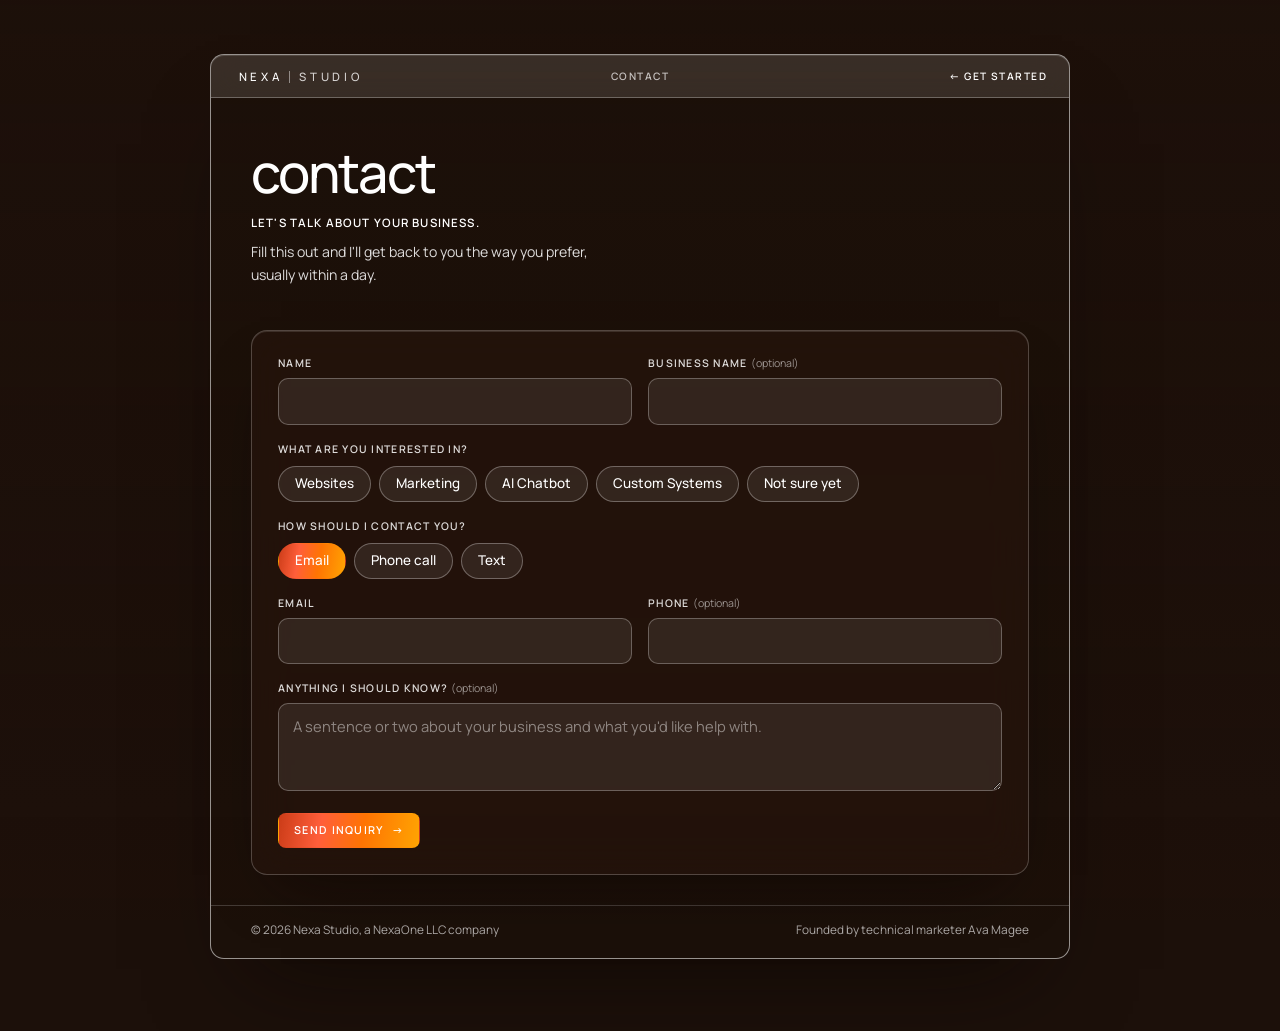
==== contact/index.html @ 0b75883a "New Contact page: short form, service picker, preferred contact method Co-Authored-By: Claude Opus 5" ====
<!DOCTYPE html>
<html lang="en">
<head>
<meta charset="UTF-8">
<meta name="viewport" content="width=device-width, initial-scale=1.0">
<title>Contact | Nexa Studio</title>
<meta name="description" content="Send Nexa Studio a quick inquiry about websites, marketing, AI chatbots, or custom systems for your small business.">
<meta name="theme-color" content="#2a1810">
<link rel="icon" href="/favicon.svg" type="image/svg+xml">
<link rel="preconnect" href="https://fonts.googleapis.com">
<link rel="preconnect" href="https://fonts.gstatic.com" crossorigin>
<link href="https://fonts.googleapis.com/css2?family=Manrope:wght@300..800&display=swap" rel="stylesheet">
<link rel="stylesheet" href="/style.css">
</head>
<body class="hub-page sub-page">
<div class="hub-photo fixed" aria-hidden="true"></div>
<main class="sub" id="main">
  <div class="hub-frame sub-frame contact-frame">
    <div class="pi-bar">
      <a class="hub-home" href="/" aria-label="Nexa Studio home"><span class="lg lg6 pi-logo" aria-hidden="true"><span class="lg-word">nexa</span><span class="lg-sub">studio</span></span></a>
      <span class="hub-bar-mid">Contact</span>
      <a class="pi-cta" href="/start/">&larr; Get started</a>
    </div>

    <div class="sub-body contact-body">
      <header class="sub-head">
        <h1 class="hub-h">Contact</h1>
        <p class="pi-sub">Let's talk about your business.</p>
        <p class="pi-desc">Fill this out and I'll get back to you the way you prefer, usually within a day.</p>
      </header>

      <div class="sent-note" hidden>
        <p class="sent-t">Thanks! Your message was sent.</p>
        <p>I'll be in touch soon, the way you asked me to.</p>
        <a class="plan-btn" href="/">Back home <span aria-hidden="true">&rarr;</span></a>
      </div>

      <form class="cform" action="https://formsubmit.co/aamagee113@gmail.com" method="POST">
        <input type="hidden" name="_subject" value="New inquiry from nexaone.org">
        <input type="hidden" name="_template" value="table">
        <input type="hidden" name="_next" value="https://nexaone.org/contact/?sent=1">
        <input type="text" name="_honey" class="honey" tabindex="-1" autocomplete="off" aria-hidden="true">

        <div class="cf-row">
          <label class="cf-field"><span>Name</span><input type="text" name="name" autocomplete="name" required></label>
          <label class="cf-field"><span>Business name <em>(optional)</em></span><input type="text" name="business" autocomplete="organization"></label>
        </div>

        <fieldset class="cf-group">
          <legend>What are you interested in?</legend>
          <div class="chips">
            <label class="chip-opt"><input type="checkbox" name="interested_in" value="Websites"><span>Websites</span></label>
            <label class="chip-opt"><input type="checkbox" name="interested_in" value="Marketing"><span>Marketing</span></label>
            <label class="chip-opt"><input type="checkbox" name="interested_in" value="AI Chatbot"><span>AI Chatbot</span></label>
            <label class="chip-opt"><input type="checkbox" name="interested_in" value="Custom Systems"><span>Custom Systems</span></label>
            <label class="chip-opt"><input type="checkbox" name="interested_in" value="Not sure yet"><span>Not sure yet</span></label>
          </div>
        </fieldset>

        <fieldset class="cf-group">
          <legend>How should I contact you?</legend>
          <div class="chips">
            <label class="chip-opt"><input type="radio" name="preferred_contact" value="Email" required checked><span>Email</span></label>
            <label class="chip-opt"><input type="radio" name="preferred_contact" value="Phone call"><span>Phone call</span></label>
            <label class="chip-opt"><input type="radio" name="preferred_contact" value="Text"><span>Text</span></label>
          </div>
        </fieldset>

        <div class="cf-row">
          <label class="cf-field"><span>Email</span><input type="email" name="email" autocomplete="email" required></label>
          <label class="cf-field cf-phone"><span>Phone <em class="ph-opt">(optional)</em></span><input type="tel" name="phone" autocomplete="tel"></label>
        </div>

        <label class="cf-field"><span>Anything I should know? <em>(optional)</em></span><textarea name="message" rows="3" placeholder="A sentence or two about your business and what you'd like help with."></textarea></label>

        <button class="plan-btn inquire-btn cf-send" type="submit">Send inquiry <span aria-hidden="true">&rarr;</span></button>
      </form>
    </div>

    <footer class="sub-foot">
      <span>&copy; 2026 Nexa Studio, a NexaOne LLC company</span>
      <span>Founded by technical marketer Ava Magee</span>
    </footer>
  </div>
</main>
<script>
  (function () {
    var form = document.querySelector('.cform'), q = new URLSearchParams(location.search);
    /* after FormSubmit sends, it returns here with ?sent=1 */
    if (q.get('sent')) { form.hidden = true; document.querySelector('.sent-note').hidden = false; return; }
    /* phone is required when they pick a phone call or text */
    var phone = form.querySelector('input[name="phone"]'), opt = form.querySelector('.ph-opt');
    var sync = function () {
      var m = form.querySelector('input[name="preferred_contact"]:checked').value;
      var need = m !== 'Email';
      phone.required = need; opt.textContent = need ? '(required)' : '(optional)';
    };
    form.querySelectorAll('input[name="preferred_contact"]').forEach(function (r) { r.addEventListener('change', sync); });
    sync();
    /* pre-check a service passed in the link, e.g. /contact/?services=websites */
    var map = { websites: 'Websites', marketing: 'Marketing', 'ai-chatbot': 'AI Chatbot', 'custom-systems': 'Custom Systems' };
    (q.get('services') || '').split(',').forEach(function (s) {
      var box = map[s] && form.querySelector('input[name="interested_in"][value="' + map[s] + '"]');
      if (box) box.checked = true;
    });
  })();
</script>
</body>
</html>
---- style.css ----
/* ==========================================================
   Nexa — shared stylesheet (homepage + service pages)
   Palette lives in tokens below. "earthy" is an alternate
   palette used only by the preview switcher (preview.js).
   ========================================================== */
:root {
  --bg: #fff8f1;
  --surface: #ffffff;
  --surface-2: #fdebda;
  --ink: #2f1b11;
  --ink-soft: #6b5060;
  --ink-faint: #9c8592;
  --line: rgba(47, 27, 17, 0.12);
  --line-soft: rgba(47, 27, 17, 0.07);

  --dark: #2a1810;
  --dark-2: #3d2417;
  --on-dark: #fdf1e6;
  --on-dark-soft: rgba(253, 241, 230, 0.72);
  --on-dark-line: rgba(253, 241, 230, 0.16);

  --accent: #cb3c18;        /* text-safe accent on light */
  --accent-2: #ff7403;
  --accent-3: #ffa402;
  --rose: #b4574e;
  --plum: #704968;
  --grad: linear-gradient(120deg, #cb3c18 0%, #ff7403 55%, #ffa402 100%);
  --sun: radial-gradient(circle at 50% 50%, #ffd27a 0%, #ffa402 30%, #ff7403 55%, #cb3c18 75%, rgba(203, 60, 24, 0) 100%);
  --glow: rgba(255, 116, 3, 0.22);
  --ridge-1: #9a4f30;
  --ridge-2: #4f2b1a;
  --check: url("data:image/svg+xml,%3Csvg xmlns='http://www.w3.org/2000/svg' viewBox='0 0 16 16'%3E%3Cpath d='M4.5 8.2l2.2 2.2 4.8-4.8' fill='none' stroke='%23cb3c18' stroke-width='1.8' stroke-linecap='round' stroke-linejoin='round'/%3E%3C/svg%3E");

  --shadow-sm: 0 1px 2px rgba(47, 27, 17, 0.06);
  --shadow: 0 1px 2px rgba(47, 27, 17, 0.05), 0 24px 48px -28px rgba(112, 73, 104, 0.45);
  --radius: 18px;

  --display: "Manrope", Georgia, serif;
  --sans: "Manrope", -apple-system, "Segoe UI", Roboto, Arial, sans-serif;
}

/* Alternate palette (from colorsforsite.jpg) — preview only */
:root[data-palette="earthy"] {
  --bg: #f8f0e8;
  --surface: #fffdfa;
  --surface-2: #efdccd;
  --ink: #1f2a22;
  --ink-soft: #56615a;
  --ink-faint: #8a928b;
  --line: rgba(31, 42, 34, 0.13);
  --line-soft: rgba(31, 42, 34, 0.07);
  --dark: #26332a;
  --dark-2: #334437;
  --on-dark: #f7ece1;
  --on-dark-soft: rgba(247, 236, 225, 0.74);
  --on-dark-line: rgba(247, 236, 225, 0.16);
  --accent: #9a5640;
  --accent-2: #bc7b6c;
  --accent-3: #d4ae7c;
  --rose: #bc7b6c;
  --plum: #4d5b4c;
  --grad: linear-gradient(120deg, #9a5640 0%, #bc7b6c 55%, #d4ae7c 100%);
  --sun: radial-gradient(circle at 50% 50%, #f1d3a4 0%, #d4ae7c 32%, #bc7b6c 58%, #9a5640 76%, rgba(154, 86, 64, 0) 100%);
  --glow: rgba(212, 174, 124, 0.18);
  --ridge-1: #4f6150;
  --ridge-2: #34453a;
  --check: url("data:image/svg+xml,%3Csvg xmlns='http://www.w3.org/2000/svg' viewBox='0 0 16 16'%3E%3Cpath d='M4.5 8.2l2.2 2.2 4.8-4.8' fill='none' stroke='%239a5640' stroke-width='1.8' stroke-linecap='round' stroke-linejoin='round'/%3E%3C/svg%3E");
  --shadow: 0 1px 2px rgba(31, 42, 34, 0.05), 0 24px 48px -28px rgba(38, 51, 42, 0.45);
}

* { box-sizing: border-box; }
html { scroll-behavior: smooth; }
body {
  margin: 0;
  font-family: var(--sans);
  font-size: 17px;
  line-height: 1.6;
  background: var(--bg);
  color: var(--ink);
  -webkit-font-smoothing: antialiased;
}
img, svg { display: block; max-width: 100%; }
a { color: inherit; }
.wrap { max-width: 1120px; margin: 0 auto; padding: 0 24px; }
h1, h2, h3 { font-family: var(--display); letter-spacing: -0.025em; line-height: 1.08; margin: 0; }

/* ---------- Brand mark ---------- */
.brand { display: inline-flex; align-items: center; gap: 10px; text-decoration: none; }
.brand-mark { width: 30px; height: 30px; flex: none; }
.brand-name { font-family: var(--display); font-weight: 800; font-size: 1.5rem; letter-spacing: -0.04em; line-height: 1; }

/* ---------- Nav ---------- */
.nav { position: fixed; inset: 0 0 auto 0; z-index: 50; color: var(--on-dark); transition: background .3s, box-shadow .3s, backdrop-filter .3s; }
.nav .wrap { display: flex; align-items: center; justify-content: space-between; gap: 20px; padding-top: 22px; padding-bottom: 22px; }
.nav-links { display: flex; align-items: center; gap: 30px; list-style: none; margin: 0; padding: 0; }
.nav-links a:not(.btn) { text-decoration: none; font-weight: 500; font-size: 0.95rem; color: var(--on-dark-soft); transition: color .15s; }
.nav-links a:not(.btn):hover { color: var(--on-dark); }

/* ---------- Buttons ---------- */
.btn {
  display: inline-flex; align-items: center; justify-content: center; gap: 8px;
  font: 600 0.98rem/1 var(--sans);
  padding: 15px 24px; border-radius: 999px; border: 1.5px solid transparent;
  text-decoration: none; cursor: pointer;
  transition: transform .15s ease, box-shadow .15s ease, background .15s, border-color .15s, color .15s;
}
.btn:hover { transform: translateY(-1px); }
.btn.sun { background: var(--grad); color: #fff; box-shadow: 0 10px 28px -12px var(--accent-2); }
.btn.sun:hover { box-shadow: 0 14px 32px -12px var(--accent-2); }
.btn.glass { color: var(--on-dark); background: rgba(255, 255, 255, 0.07); border-color: var(--on-dark-line); }
.btn.glass:hover { background: rgba(255, 255, 255, 0.13); }
.btn.line { background: transparent; color: var(--ink); border-color: var(--line); }
.btn.line:hover { border-color: var(--accent); color: var(--accent); }
.btn.small { padding: 11px 18px; font-size: 0.9rem; }

/* ---------- Hero ---------- */
.hero {
  position: relative; overflow: hidden;
  background: var(--dark); color: var(--on-dark);
  padding: 170px 0 0;
}
.hero::before {
  content: ""; position: absolute; inset: 0; pointer-events: none;
  background: radial-gradient(70% 60% at 78% 78%, var(--glow), transparent 70%);
}
.hero-sun {
  position: absolute; right: 5%; bottom: 70px;
  translate: 0 var(--sun-y, 0px); will-change: translate;
  width: 440px; height: 440px; border-radius: 50%;
  background: var(--sun); opacity: .95;
  animation: rise 1.6s cubic-bezier(.2, .7, .2, 1) both;
}
@keyframes rise { from { transform: translateY(90px); opacity: 0; } to { transform: none; opacity: .95; } }
.hero-inner { position: relative; z-index: 2; padding-bottom: 220px; }
.eyebrow {
  display: inline-flex; align-items: center; gap: 10px;
  font-size: 0.8rem; font-weight: 600; letter-spacing: 0.14em; text-transform: uppercase;
  color: var(--accent); margin: 0 0 20px;
}
.eyebrow::before { content: ""; width: 22px; height: 2px; background: var(--grad); border-radius: 2px; }
.hero .eyebrow { color: var(--accent-3); }
.hero h1 { font-size: clamp(2.8rem, 7.2vw, 5.6rem); font-weight: 800; max-width: 11ch; }
.hero h1 .glow { background: var(--grad); -webkit-background-clip: text; background-clip: text; color: transparent; }
.hero .lede { font-size: 1.18rem; color: var(--on-dark-soft); max-width: 46ch; margin: 26px 0 36px; }
.hero-actions { display: flex; flex-wrap: wrap; gap: 14px; }
.ridges { position: absolute; left: 0; right: 0; bottom: -1px; width: 100%; height: 230px; z-index: 1; }
.ridges .r1 { fill: var(--ridge-1); opacity: .6; }
.ridges .r2 { fill: var(--ridge-2); }
.ridges .r3 { fill: var(--bg); }
/* Scroll parallax (set by site.js): sun sinks fastest, back ridges sink slower */
.ridges .r1 { translate: 0 var(--r1-y, 0px); }
.ridges .r2 { translate: 0 var(--r2-y, 0px); }

.hero.sub { padding-top: 150px; }
.hero.sub .hero-inner { padding-bottom: 180px; }
.hero.sub h1 { font-size: clamp(2.4rem, 5.6vw, 4.2rem); max-width: 15ch; }
.hero.sub .hero-sun { width: 320px; height: 320px; bottom: 50px; right: 10%; }
.hero.sub .ridges { height: 180px; }

/* ---------- Sections ---------- */
.block { padding: 96px 0; }
.block.tight { padding-top: 24px; }
.block-head { max-width: 640px; margin-bottom: 48px; }
.block-head.center { margin-left: auto; margin-right: auto; text-align: center; }
.block-head h2 { font-size: clamp(2rem, 4.4vw, 3.1rem); font-weight: 800; }
.block-head p { color: var(--ink-soft); font-size: 1.08rem; margin: 18px 0 0; }
.block-head p.eyebrow { color: var(--accent); font-size: 0.8rem; margin: 0 0 18px; }
.contact-intro p.eyebrow { color: var(--accent-3); margin: 0 0 18px; }
#services { padding-top: 72px; }

/* ---------- Value strip ---------- */
.values { display: grid; grid-template-columns: repeat(3, 1fr); border-top: 1px solid var(--line); border-bottom: 1px solid var(--line); }
.value { padding: 34px 28px 34px 0; }
.value + .value { padding-left: 28px; border-left: 1px solid var(--line); }
.value .num { font-family: var(--display); font-weight: 800; font-size: 0.85rem; color: var(--accent); display: block; margin-bottom: 14px; letter-spacing: .04em; }
.value h3 { font-size: 1.25rem; font-weight: 700; margin-bottom: 8px; }
.value p { margin: 0; color: var(--ink-soft); font-size: 0.98rem; }

/* ---------- Services ---------- */
.services { display: grid; grid-template-columns: repeat(3, 1fr); gap: 20px; }
.service {
  position: relative; display: flex; flex-direction: column; overflow: hidden;
  padding: 34px; border-radius: var(--radius);
  background: var(--surface); border: 1px solid var(--line-soft); box-shadow: var(--shadow-sm);
  text-decoration: none; color: var(--ink);
  transition: transform .2s ease, box-shadow .2s ease, border-color .2s;
}
.service::after {
  content: ""; position: absolute; left: 0; right: 0; bottom: 0; height: 4px;
  background: var(--grad); transform: scaleX(0); transform-origin: left; transition: transform .3s ease;
}
.service:hover { transform: translateY(-3px); box-shadow: var(--shadow); border-color: var(--line); }
.service:hover::after { transform: scaleX(1); }
.icon {
  width: 52px; height: 52px; border-radius: 14px; display: grid; place-items: center;
  background: var(--surface-2); color: var(--accent); margin-bottom: 26px;
}
.icon svg { width: 26px; height: 26px; }
.service h3 { font-size: 1.55rem; font-weight: 700; margin-bottom: 10px; }
.service p { color: var(--ink-soft); margin: 0 0 26px; flex-grow: 1; }
.go { font-weight: 600; font-size: 0.95rem; color: var(--accent); display: inline-flex; gap: 6px; align-items: center; }
.go span { transition: transform .2s; }
.service:hover .go span { transform: translateX(4px); }

/* ---------- Steps ---------- */
.steps-wrap { background: var(--surface-2); }
.steps { display: grid; grid-template-columns: repeat(4, 1fr); gap: 28px; counter-reset: step; list-style: none; padding: 0; margin: 0; }
.step { position: relative; padding-top: 72px; }
.step::before {
  counter-increment: step; content: counter(step);
  position: absolute; top: 0; left: 0; width: 50px; height: 50px; border-radius: 50%;
  display: grid; place-items: center;
  font: 800 1.15rem var(--display); color: #fff; background: var(--grad);
}
.step:not(:last-child)::after {
  content: ""; position: absolute; top: 24px; left: 66px; right: -20px; height: 2px; opacity: .55;
  background: repeating-linear-gradient(90deg, var(--rose) 0 6px, transparent 6px 12px);
}
.step h3 { font-size: 1.3rem; font-weight: 700; margin-bottom: 8px; }
.step p { margin: 0; color: var(--ink-soft); }

/* ---------- Plans ---------- */
.plans { display: grid; grid-template-columns: repeat(3, 1fr); gap: 20px; align-items: stretch; max-width: 1000px; margin: 0 auto; }
.plan {
  position: relative; display: flex; flex-direction: column;
  padding: 30px 26px; border-radius: var(--radius);
  background: var(--surface); border: 1px solid var(--line-soft); box-shadow: var(--shadow-sm);
}
.plan-name { font-family: var(--display); font-weight: 700; font-size: 1.3rem; margin-bottom: 14px; }
.plan-price { display: flex; align-items: baseline; gap: 4px; margin-bottom: 12px; }
.plan-price .amount { font-family: var(--display); font-size: 2.6rem; font-weight: 800; letter-spacing: -0.03em; line-height: 1.05; }
.plan-price .period { color: var(--ink-faint); font-weight: 500; }
.plan-price.talk .amount { font-size: 2rem; }
.plan-for { color: var(--ink-soft); font-size: 0.95rem; margin: 0 0 22px; min-height: 3.1em; }
.plan ul { list-style: none; margin: 0 0 26px; padding: 0; flex-grow: 1; }
.plan li { position: relative; padding: 9px 0 9px 28px; font-size: 0.95rem; border-top: 1px solid var(--line-soft); }
.plan li:first-child { border-top: 0; }
.plan li::before {
  content: ""; position: absolute; left: 0; top: 13px; width: 18px; height: 18px; border-radius: 50%;
  background: var(--surface-2) var(--check) center / 16px no-repeat;
}
.plan li a { text-decoration: none; border-bottom: 1px dashed var(--line); }
.plan li a:hover { color: var(--accent); border-color: var(--accent); }
.plan .btn { width: 100%; }
.plan.featured { background: var(--dark); color: var(--on-dark); border-color: transparent; box-shadow: var(--shadow); transform: translateY(-10px); }
.plan.featured .plan-for, .plan.featured .period { color: var(--on-dark-soft); }
.plan.featured li { border-color: var(--on-dark-line); }
.plan.featured li a { border-color: var(--on-dark-line); }
.plan.featured li a:hover { color: var(--accent-3); }
.plan.featured .amount { background: var(--grad); -webkit-background-clip: text; background-clip: text; color: transparent; }
.plan-badge {
  position: absolute; top: -13px; left: 26px;
  font-size: 0.72rem; font-weight: 700; letter-spacing: .1em; text-transform: uppercase;
  padding: 6px 12px; border-radius: 999px; background: var(--grad); color: #fff;
}
.plan.custom { background: transparent; border: 1.5px dashed var(--line); box-shadow: none; }
.plan-note { text-align: center; color: var(--ink-faint); font-size: 0.9rem; margin: 34px 0 0; }

/* ---------- Contact ---------- */
.contact {
  position: relative; overflow: hidden;
  display: grid; grid-template-columns: 1fr 1.15fr; gap: 56px;
  padding: 64px; border-radius: 28px;
  background: var(--dark); color: var(--on-dark);
}
.contact::before {
  content: ""; position: absolute; width: 520px; height: 520px; left: -220px; bottom: -280px; border-radius: 50%;
  background: var(--sun); opacity: .5; filter: blur(30px);
}
.contact > * { position: relative; }
.contact h2 { font-size: clamp(2rem, 4vw, 2.9rem); font-weight: 800; margin-bottom: 18px; }
.contact-intro p { color: var(--on-dark-soft); margin: 0 0 30px; }
.contact-direct { display: flex; flex-direction: column; gap: 6px; }
.contact-direct span { color: var(--on-dark-soft); font-size: 0.78rem; text-transform: uppercase; letter-spacing: .14em; font-weight: 600; }
.contact-direct button {
  all: unset; cursor: pointer; font-weight: 600; color: var(--on-dark); width: fit-content;
  border-bottom: 1px solid var(--on-dark-line); overflow-wrap: anywhere;
}
.contact-direct button:hover, .contact-direct button:focus-visible { border-color: var(--accent-3); }
.form { display: grid; grid-template-columns: 1fr 1fr; gap: 16px; }
.form .full { grid-column: 1 / -1; }
.form label { display: block; font-size: 0.85rem; font-weight: 600; margin-bottom: 7px; color: var(--on-dark-soft); }
.form input, .form textarea {
  width: 100%; font: inherit; font-size: 1rem; color: var(--on-dark);
  background: rgba(255, 255, 255, 0.06); border: 1px solid var(--on-dark-line); border-radius: 12px;
  padding: 13px 15px; transition: border-color .15s, background .15s;
}
.form input:focus, .form textarea:focus { outline: none; border-color: var(--accent-3); background: rgba(255, 255, 255, 0.1); }
.form textarea { min-height: 130px; resize: vertical; }
.form .btn { justify-self: start; }

/* ---------- Service detail pages ---------- */
.detail { display: grid; grid-template-columns: 1.1fr 1fr; gap: 64px; align-items: start; }
.detail .intro { font-size: 1.22rem; line-height: 1.6; margin: 0; }
.included { background: var(--surface); border: 1px solid var(--line-soft); border-radius: var(--radius); padding: 32px; box-shadow: var(--shadow-sm); }
.included h2 { font-size: 1.35rem; font-weight: 700; margin-bottom: 14px; }
.included ul { list-style: none; margin: 0; padding: 0; }
.included li { position: relative; padding: 12px 0 12px 32px; border-top: 1px solid var(--line-soft); }
.included li:first-child { border-top: 0; }
.included li::before {
  content: ""; position: absolute; left: 0; top: 15px; width: 20px; height: 20px; border-radius: 50%;
  background: var(--surface-2) var(--check) center / 18px no-repeat;
}
.in-plans { margin-top: 30px; }
.in-plans p { font-size: 0.8rem; font-weight: 600; letter-spacing: .12em; text-transform: uppercase; color: var(--ink-faint); margin: 0 0 12px; }
.chips { display: flex; flex-wrap: wrap; gap: 10px; }
.chip { text-decoration: none; padding: 8px 15px; border-radius: 999px; background: var(--surface-2); font-weight: 600; font-size: 0.92rem; }
.chip:hover { color: var(--accent); }
.cta-row { display: flex; flex-wrap: wrap; gap: 12px; margin-top: 36px; }
.others { display: grid; grid-template-columns: repeat(2, 1fr); gap: 16px; }
.other {
  display: flex; justify-content: space-between; align-items: center; gap: 12px;
  padding: 22px 24px; border-radius: 14px; background: var(--surface); border: 1px solid var(--line-soft);
  text-decoration: none; font-weight: 600; transition: border-color .15s, color .15s;
}
.other:hover { border-color: var(--accent); color: var(--accent); }

/* ---------- Footer ---------- */
footer { padding: 56px 0 44px; }
.footer-top { display: flex; justify-content: space-between; align-items: flex-start; gap: 32px; flex-wrap: wrap; padding-bottom: 32px; border-bottom: 1px solid var(--line); }
.footer-top p { color: var(--ink-soft); margin: 14px 0 0; max-width: 34ch; font-size: 0.95rem; }
.footer-links { display: flex; gap: 56px; flex-wrap: wrap; }
.footer-links h4 { font-size: 0.76rem; letter-spacing: .14em; text-transform: uppercase; color: var(--ink-faint); margin: 0 0 14px; }
.footer-links ul { list-style: none; margin: 0; padding: 0; display: grid; gap: 8px; }
.footer-links a { text-decoration: none; font-size: 0.95rem; }
.footer-links a:hover { color: var(--accent); }
.footer-bottom { padding-top: 24px; font-size: 0.85rem; color: var(--ink-faint); display: flex; justify-content: space-between; gap: 16px; flex-wrap: wrap; }
.footer-bottom a { color: var(--ink-soft); }

/* ---------- Reveal on scroll ---------- */
.js .reveal { opacity: 0; transform: translateY(18px); transition: opacity .7s ease, transform .7s ease; }
.js .reveal.in { opacity: 1; transform: none; }

@media (prefers-reduced-motion: reduce) {
  .hero-sun { animation: none; }
  .js .reveal { opacity: 1; transform: none; transition: none; }
  html { scroll-behavior: auto; }
}

/* ---------- Responsive ---------- */
@media (max-width: 1000px) {
  .services { grid-template-columns: 1fr; }
  .plans { grid-template-columns: 1fr; max-width: 460px; gap: 28px; }
  .plan.featured { transform: none; }
  .contact { grid-template-columns: 1fr; gap: 36px; padding: 48px 36px; }
  .detail { grid-template-columns: 1fr; gap: 36px; }
}
@media (max-width: 760px) {
  body { font-size: 16px; }
  .wrap { padding: 0 16px; }
  .nav-links li:not(:last-child) { display: none; }
  .hero { padding-top: 120px; }
  .hero-inner { padding-bottom: 170px; }
  .hero-sun { width: 220px; height: 220px; right: -60px; bottom: 30px; }
  .hero.sub .hero-sun { width: 200px; height: 200px; right: -50px; }
  .ridges, .hero.sub .ridges { height: 140px; }
  .hero.sub .hero-inner { padding-bottom: 140px; }
  .block { padding: 68px 0; }
  .values, .services, .steps, .plans, .others { grid-template-columns: 1fr; }
  .value, .value + .value { padding: 26px 0; border-left: 0; }
  .value + .value { border-top: 1px solid var(--line); }
  .step:not(:last-child)::after { display: none; }
  .service { padding: 28px 22px; }
  .plan-for { min-height: 0; }
  .contact { padding: 36px 20px; border-radius: 22px; }
  .form { grid-template-columns: 1fr; }
  .footer-links { gap: 36px; }
}


/* ==========================================================
   UX layer: sticky nav, mobile menu, progress, estimators,
   FAQ, richer form, back-to-top
   ========================================================== */
.skip {
  position: fixed; left: 16px; top: -60px; z-index: 100;
  background: var(--ink); color: var(--bg); padding: 10px 16px; border-radius: 10px; text-decoration: none; font-weight: 600;
  transition: top .2s;
}
.skip:focus { top: 16px; }
.progress {
  position: fixed; left: 0; top: 0; height: 3px; width: 100%; z-index: 60;
  background: var(--grad); transform-origin: left; transform: scaleX(0);
}
:focus-visible { outline: 2.5px solid var(--accent-2); outline-offset: 3px; border-radius: 6px; }

/* Sticky nav: transparent over the hero, solid once you scroll */
.nav.scrolled {
  background: color-mix(in srgb, var(--dark) 88%, transparent);
  -webkit-backdrop-filter: blur(14px); backdrop-filter: blur(14px);
  box-shadow: 0 10px 30px -18px rgba(0, 0, 0, .6);
}
.nav.scrolled .wrap { padding-top: 14px; padding-bottom: 14px; }
.nav .wrap { transition: padding .3s; }
.nav-links a:not(.btn) { position: relative; }
.nav-links a:not(.btn)::after {
  content: ""; position: absolute; left: 0; right: 0; bottom: -6px; height: 2px; border-radius: 2px;
  background: var(--grad); transform: scaleX(0); transition: transform .25s;
}
.nav-links a.active { color: var(--on-dark); }
.nav-links a.active::after { transform: scaleX(1); }

.menu-toggle {
  display: none; position: relative; width: 44px; height: 44px; border-radius: 12px; cursor: pointer;
  background: rgba(255, 255, 255, .08); border: 1px solid var(--on-dark-line);
}
.menu-toggle span {
  position: absolute; left: 12px; right: 12px; height: 2px; border-radius: 2px; background: var(--on-dark);
  transition: transform .25s, opacity .2s, top .25s;
}
.menu-toggle span:nth-child(1) { top: 15px; }
.menu-toggle span:nth-child(2) { top: 21px; }
.menu-toggle span:nth-child(3) { top: 27px; }
.nav.open .menu-toggle span:nth-child(1) { top: 21px; transform: rotate(45deg); }
.nav.open .menu-toggle span:nth-child(2) { opacity: 0; }
.nav.open .menu-toggle span:nth-child(3) { top: 21px; transform: rotate(-45deg); }

.plan { transition: transform .3s ease, box-shadow .3s ease, opacity .3s; }
.plans.has-match .plan:not(.match) { opacity: .55; }
.plan.match { box-shadow: 0 0 0 3px var(--accent-2), var(--shadow); }
.plan.featured.match { transform: translateY(-10px); }

/* Form extras */
.honey { position: absolute !important; left: -9999px !important; width: 1px; height: 1px; opacity: 0; }
.opt { font-weight: 400; opacity: .7; }
.needs { border: 0; margin: 0; padding: 0; min-width: 0; }
.needs legend { font-size: 0.85rem; font-weight: 600; margin-bottom: 10px; color: var(--on-dark-soft); padding: 0; }
.check span {
  display: inline-flex; align-items: center; gap: 8px;
  font: 600 0.92rem/1 var(--sans); padding: 11px 16px; border-radius: 999px; cursor: pointer;
  background: var(--surface-2); color: var(--ink); border: 1.5px solid transparent;
  transition: background .15s, border-color .15s, color .15s;
}
.check span:hover { border-color: var(--accent); }
.check span::before {
  content: ''; width: 16px; height: 16px; border-radius: 50%; flex: none;
  border: 1.5px solid currentColor; opacity: .45; transition: all .15s;
}
.check input:checked + span::before {
  opacity: 1; border-color: transparent;
  background: var(--accent-2) url("data:image/svg+xml,%3Csvg xmlns='http://www.w3.org/2000/svg' viewBox='0 0 16 16'%3E%3Cpath d='M4.5 8.2l2.2 2.2 4.8-4.8' fill='none' stroke='%23fff' stroke-width='2' stroke-linecap='round' stroke-linejoin='round'/%3E%3C/svg%3E") center / 14px no-repeat;
}
.check { position: relative; }
.check input { position: absolute; opacity: 0; pointer-events: none; }
.contact .check span { background: rgba(255, 255, 255, .07); color: var(--on-dark); border-color: var(--on-dark-line); }
.contact .check span:hover { border-color: var(--accent-3); }
.contact .check input:checked + span { background: rgba(255, 255, 255, .16); border-color: var(--accent-3); }
.check input:focus-visible + span { outline: 2.5px solid var(--accent-2); outline-offset: 2px; }
.plan-pill {
  display: inline-flex; align-items: center; gap: 8px; padding: 8px 8px 8px 16px; border-radius: 999px;
  background: var(--grad); color: #fff; font-size: 0.92rem;
  animation: pop .35s ease;
}
.plan-clear {
  all: unset; cursor: pointer; width: 24px; height: 24px; border-radius: 50%; display: grid; place-items: center;
  background: rgba(0, 0, 0, .2); font-size: 1rem; line-height: 1;
}
.plan-clear:hover { background: rgba(0, 0, 0, .35); }
.form .touched:invalid { border-color: #ff8a6b; }
.form .err { display: block; font-size: 0.8rem; color: #ffb39e; margin-top: 6px; }
.form button[type="submit"][disabled] { opacity: .75; cursor: progress; transform: none; }
.spinner {
  width: 16px; height: 16px; border-radius: 50%; border: 2px solid rgba(255, 255, 255, .4); border-top-color: #fff;
  animation: spin .7s linear infinite;
}
@keyframes spin { to { transform: rotate(360deg); } }

/* Back to top */
.to-top {
  position: fixed; right: 20px; bottom: 20px; z-index: 40;
  width: 48px; height: 48px; border-radius: 50%; border: 0; cursor: pointer;
  background: var(--grad); color: #fff; font-size: 1.2rem; font-weight: 700;
  box-shadow: 0 10px 24px -10px var(--accent-2);
  opacity: 0; transform: translateY(12px); pointer-events: none; transition: opacity .25s, transform .25s;
}
.to-top.show { opacity: 1; transform: none; pointer-events: auto; }

@media (max-width: 1000px) {
}
@media (max-width: 760px) {
  .nav-links li:not(:last-child) { display: list-item; }
  .menu-toggle { display: block; }
  .nav-links {
    position: absolute; top: 100%; left: 12px; right: 12px;
    flex-direction: column; align-items: stretch; gap: 0; padding: 10px;
    background: var(--dark); border: 1px solid var(--on-dark-line); border-radius: 18px;
    box-shadow: 0 24px 48px -20px rgba(0, 0, 0, .7);
    opacity: 0; transform: translateY(-8px); pointer-events: none; transition: opacity .2s, transform .2s;
  }
  .nav.open .nav-links { opacity: 1; transform: none; pointer-events: auto; }
  .nav-links a:not(.btn) { display: block; padding: 14px 12px; font-size: 1.05rem; }
  .nav-links a:not(.btn)::after { display: none; }
  .nav-cta { padding: 8px 4px 4px; }
  .nav-cta .btn { width: 100%; padding: 14px; }
  .others { grid-template-columns: 1fr; }
  .to-top { right: 14px; bottom: 14px; }
}
@media (prefers-reduced-motion: reduce) {
  .progress { display: none; }
  .plan-pill { animation: none; }
}

/* ---------- Per-service pricing ---------- */
.price-group {
  display: flex; align-items: center; gap: 12px;
  max-width: 1000px; margin: 64px auto 22px; font-size: 1.5rem; font-weight: 700;
}
.block-head + .price-group { margin-top: 0; }
.icon.sm { width: 40px; height: 40px; border-radius: 12px; margin: 0; flex: none; }
.icon.sm svg { width: 21px; height: 21px; }
.plan .period { font-size: 0.9rem; margin-left: 4px; }
.plan-extras { display: flex; flex-wrap: wrap; gap: 8px; margin: -6px 0 22px; }
.plan-extras span { font-size: 0.85rem; padding: 7px 12px; border-radius: 999px; background: var(--surface-2); }
.plan.featured .plan-extras span { background: rgba(255, 255, 255, .09); }
.price-list li { display: flex; justify-content: space-between; gap: 12px; padding-left: 0 !important; }
.price-list li::before { display: none; }
.price-list strong { white-space: nowrap; color: var(--accent); }
.fine { font-size: 0.85rem; color: var(--ink-faint); margin: -12px 0 22px; }

.estimator {
  display: flex; flex-direction: column;
  padding: 28px 26px; border-radius: var(--radius);
  background: var(--surface-2); border: 1px solid var(--line-soft);
}
.estimator h3 { font-size: 1.2rem; font-weight: 700; margin-bottom: 16px; }
.est-hint { margin: -6px 0 12px; font-size: 0.9rem; color: var(--ink-soft); }
.est-platforms { margin-bottom: 18px; }
.est-platforms .check span { background: var(--surface); }
.est-platforms .check input:checked + span { border-color: var(--accent); }
.seg { display: grid; grid-template-columns: 1fr 1fr; padding: 4px; border-radius: 999px; background: var(--surface); margin-bottom: 20px; }
.seg button {
  font: 600 0.92rem/1 var(--sans); padding: 11px 8px; border: 0; border-radius: 999px; cursor: pointer;
  background: transparent; color: var(--ink-soft); transition: background .2s, color .2s;
}
.seg button[aria-checked="true"] { background: var(--ink); color: var(--bg); }
.est-label { display: flex; justify-content: space-between; font-weight: 600; font-size: 0.92rem; margin-bottom: 10px; }
.est-label output { font-family: var(--display); color: var(--accent); }
input[type="range"] {
  -webkit-appearance: none; appearance: none; width: 100%; height: 6px; border-radius: 6px; margin: 0 0 20px;
  background: linear-gradient(90deg, var(--accent-2) var(--fill, 15%), var(--line) var(--fill, 15%));
}
input[type="range"]::-webkit-slider-thumb {
  -webkit-appearance: none; width: 22px; height: 22px; border-radius: 50%; cursor: grab;
  background: #fff; border: 3px solid var(--accent-2); box-shadow: 0 2px 8px rgba(0, 0, 0, .2);
}
input[type="range"]::-moz-range-thumb {
  width: 18px; height: 18px; border-radius: 50%; cursor: grab;
  background: #fff; border: 3px solid var(--accent-2);
}
.est-lines { display: grid; gap: 8px; font-size: 0.92rem; color: var(--ink-soft); padding-bottom: 14px; border-bottom: 1px dashed var(--line); }
.est-lines div { display: flex; justify-content: space-between; gap: 10px; }
.est-total { display: flex; justify-content: space-between; align-items: baseline; margin-top: 14px; font-weight: 600; }
.est-total strong { font-family: var(--display); font-size: 2.2rem; font-weight: 700; letter-spacing: -0.03em; background: var(--grad); -webkit-background-clip: text; background-clip: text; color: transparent; }
.est-monthly { margin: 0 0 20px; text-align: right; font-size: 0.9rem; color: var(--ink-soft); flex-grow: 1; }
.est-note { margin: 12px 0 0; font-size: 0.8rem; color: var(--ink-faint); text-align: center; }
.bump { animation: bump .35s ease; }
@keyframes bump { 40% { transform: scale(1.08); } }

.quote-card {
  display: flex; align-items: center; justify-content: space-between; gap: 24px;
  max-width: 1000px; margin: 0 auto; padding: 28px 30px; border-radius: var(--radius);
  background: var(--dark); color: var(--on-dark); text-decoration: none;
  position: relative; overflow: hidden; transition: transform .2s, box-shadow .2s;
}
.quote-card::before {
  content: ""; position: absolute; right: -120px; top: -160px; width: 340px; height: 340px; border-radius: 50%;
  background: var(--sun); opacity: .35; filter: blur(20px); transition: opacity .3s;
}
.quote-card > * { position: relative; }
.quote-card:hover { transform: translateY(-3px); box-shadow: var(--shadow); }
.quote-card:hover::before { opacity: .55; }
.quote-card h3 { font-size: 1.35rem; font-weight: 700; margin-bottom: 6px; }
.quote-card p { margin: 0; color: var(--on-dark-soft); max-width: 60ch; }
.quote-cta { white-space: nowrap; font-weight: 600; color: var(--accent-3); display: inline-flex; gap: 6px; }
.quote-cta span { transition: transform .2s; }
.quote-card:hover .quote-cta span { transform: translateX(4px); }

.price-line { font-size: 1.02rem; color: var(--ink-soft); }
.price-line strong { color: var(--ink); }
.price-line a { color: var(--accent); font-weight: 600; }

@media (max-width: 1000px) {
  .price-group { max-width: 460px; }
  .quote-card { max-width: 460px; flex-direction: column; align-items: flex-start; }
}

/* ---------- Custom Systems: business-type picker ---------- */
.sr-only { position: absolute; width: 1px; height: 1px; overflow: hidden; clip: rect(0 0 0 0); white-space: nowrap; }
.group-sub { max-width: 1000px; margin: -10px auto 22px; color: var(--ink-soft); }
.industry {
  max-width: 1000px; margin: 0 auto; padding: 32px; border-radius: var(--radius);
  background: var(--dark); color: var(--on-dark); position: relative; overflow: hidden;
}
.industry::before {
  content: ""; position: absolute; right: -140px; top: -180px; width: 380px; height: 380px; border-radius: 50%;
  background: var(--sun); opacity: .3; filter: blur(24px); pointer-events: none;
}
.industry > * { position: relative; }
.industry-head { display: flex; justify-content: space-between; align-items: center; gap: 20px; flex-wrap: wrap; margin-bottom: 24px; }
.industry-head h3 { font-size: 1.4rem; font-weight: 700; }
.industry-head p { margin: 4px 0 0; color: var(--on-dark-soft); }
.select-wrap { position: relative; min-width: 280px; }
.select-wrap::after {
  content: ""; position: absolute; right: 18px; top: 50%; width: 8px; height: 8px; margin-top: -6px;
  border-right: 2px solid var(--accent-3); border-bottom: 2px solid var(--accent-3); transform: rotate(45deg); pointer-events: none;
}
.select-wrap select {
  -webkit-appearance: none; appearance: none; width: 100%; cursor: pointer;
  font: 600 1rem var(--sans); color: var(--on-dark);
  padding: 14px 46px 14px 18px; border-radius: 14px;
  background: rgba(255, 255, 255, .08); border: 1.5px solid var(--on-dark-line);
  transition: border-color .15s;
}
.select-wrap select:hover, .select-wrap select:focus { border-color: var(--accent-3); outline: none; }
.select-wrap option { color: #2a1810; }
.industry-panel { animation: pop .35s ease; }
.industry-panel ul { list-style: none; margin: 0 0 24px; padding: 0; display: grid; grid-template-columns: 1fr 1fr; gap: 12px; }
.industry-panel li {
  position: relative; padding: 14px 16px 14px 46px; border-radius: 12px;
  background: rgba(255, 255, 255, .06); border: 1px solid var(--on-dark-line); font-size: 0.97rem;
}
.industry-panel li::before {
  content: ""; position: absolute; left: 16px; top: 16px; width: 18px; height: 18px; border-radius: 50%;
  background: var(--grad);
}
.industry-panel li::after {
  content: ""; position: absolute; left: 22px; top: 21px; width: 6px; height: 3px;
  border-left: 2px solid #fff; border-bottom: 2px solid #fff; transform: rotate(-45deg);
}
.industry-other { margin: 0 0 24px; color: var(--on-dark-soft); max-width: 60ch; font-size: 1.05rem; }
@keyframes pop { from { opacity: 0; transform: translateY(6px); } to { opacity: 1; transform: none; } }

@media (max-width: 1000px) {
  .group-sub, .industry { max-width: 460px; }
  .industry-panel ul { grid-template-columns: 1fr; }
}
@media (max-width: 760px) {
  .industry { padding: 24px 18px; }
  .select-wrap { min-width: 0; width: 100%; }
}

.plans.two { grid-template-columns: repeat(2, 1fr); }
.plans.one { grid-template-columns: 1fr; max-width: 460px; margin-top: 8px; }
@media (max-width: 1000px) { .plans.two { grid-template-columns: 1fr; max-width: 460px; } }
@media (min-width: 761px) and (max-width: 1000px) { .steps { grid-template-columns: repeat(2, 1fr); row-gap: 40px; } .step:nth-child(2)::after { display: none; } }

/* Custom Systems example chips */
.examples { list-style: none; max-width: 1000px; margin: 0 auto 22px; padding: 0; display: flex; flex-wrap: wrap; gap: 8px; }
.examples li { padding: 9px 14px; border-radius: 999px; background: var(--surface); border: 1px solid var(--line); font-size: 0.9rem; font-weight: 500; }
@media (max-width: 1000px) { .examples { max-width: 460px; } }

/* ---------- Hero discount badge (circular) ---------- */
.promo-badge {
  position: relative; display: grid; place-items: center;
  width: 144px; height: 144px; margin: 0 0 26px; border-radius: 50%;
  background: rgba(255, 255, 255, 0.06); border: 1px solid var(--on-dark-line);
  text-decoration: none; color: var(--on-dark);
  transition: transform .25s, background .25s, border-color .25s;
  animation: promo-in .8s .2s cubic-bezier(.2, .7, .2, 1) both;
}
.promo-badge:hover { transform: scale(1.06) rotate(-4deg); background: rgba(255, 255, 255, 0.1); border-color: var(--accent-3); }
.promo-ring { position: absolute; inset: 0; width: 100%; height: 100%; animation: spin-slow 32s linear infinite; }
.promo-ring text { font: 700 8.4px var(--sans); letter-spacing: .06em; fill: var(--on-dark); }
.promo-core {
  width: 64px; height: 64px; border-radius: 50%; display: grid; place-items: center;
  background: var(--grad); color: #fff; font: 700 1.8rem/1 var(--display);
  box-shadow: 0 8px 22px -8px var(--accent-2);
}
.promo-badge:hover .promo-ring { animation-duration: 16s; }
@keyframes spin-slow { to { transform: rotate(360deg); } }
@keyframes promo-in { from { opacity: 0; transform: scale(.7); } to { opacity: 1; transform: none; } }
@media (max-width: 760px) { .promo-badge { width: 120px; height: 120px; } .promo-core { width: 54px; height: 54px; font-size: 1.5rem; } }
@media (prefers-reduced-motion: reduce) { .promo-badge, .promo-ring { animation: none; } }
.plan-pill { white-space: nowrap; max-width: 100%; }
.plan-pill strong { white-space: normal; }
.guarantee { margin-left: auto; font: 600 0.82rem/1 var(--sans); letter-spacing: 0; padding: 8px 12px 8px 30px; border-radius: 999px; background: var(--surface-2); color: var(--accent); position: relative; }
.guarantee::before { content: ""; position: absolute; left: 10px; top: 50%; width: 14px; height: 14px; margin-top: -7px; background: var(--check) center / 14px no-repeat; }
@media (max-width: 760px) { .price-group { flex-wrap: wrap; } .guarantee { margin-left: 0; } }
.plan-guarantee { display: inline-flex; align-self: flex-start; align-items: center; gap: 6px; margin: -8px 0 20px; padding: 7px 12px 7px 28px; border-radius: 999px; background: var(--surface-2); color: var(--accent); font-size: 0.85rem; font-weight: 600; position: relative; }
.plan-guarantee::before { content: ""; position: absolute; left: 9px; top: 50%; width: 14px; height: 14px; margin-top: -7px; background: var(--check) center / 14px no-repeat; }

/* ==========================================================
   Homepage scroll walkthrough, statement, and chooser
   ========================================================== */
:root { --dots: radial-gradient(rgba(253, 241, 230, 0.08) 1px, transparent 1.3px); }
.hero { background-image: var(--dots); background-size: 22px 22px; }
.glow-ink { background: var(--grad); -webkit-background-clip: text; background-clip: text; color: transparent; }

.tour { padding: 120px 0 40px; }
.tour-head { max-width: 820px; margin-bottom: 40px; }
.tour-kicker { font-size: 0.95rem; color: var(--ink-soft); margin: 0 0 16px; }
.tour-head h2 { font-size: clamp(2.2rem, 5vw, 3.8rem); font-weight: 700; }
.tour-grid { display: grid; grid-template-columns: 300px 1fr; gap: 64px; }
.tour-nav { list-style: none; margin: 0; padding: 0; position: sticky; top: calc(50vh - 110px); align-self: start; display: grid; gap: 14px; }
.tour-nav a { text-decoration: none; display: flex; align-items: baseline; gap: 12px; font: 600 clamp(1.4rem, 2.2vw, 1.9rem)/1.15 var(--display); letter-spacing: -0.02em; color: var(--ink-faint); opacity: .55; transition: color .35s, opacity .35s; }
.tour-nav a span { font: 600 0.75rem/1 var(--sans); letter-spacing: .08em; color: var(--accent); opacity: 0; transform: translateX(-6px); transition: opacity .35s, transform .35s; }
.tour-nav a.on { color: var(--ink); opacity: 1; }
.tour-nav a.on span { opacity: 1; transform: none; }
.tour-step { padding: 8vh 0 14vh; }
.tour-step h3 { font-size: clamp(1.5rem, 2.6vw, 2rem); font-weight: 700; margin: 6px 0 12px; }
.tour-step > p:not(.step-num) { color: var(--ink-soft); font-size: 1.06rem; max-width: 52ch; margin: 0 0 18px; }
.step-num { font-size: 0.78rem; font-weight: 600; letter-spacing: .12em; text-transform: uppercase; color: var(--accent); margin: 26px 0 4px; }
.step-link { text-decoration: none; font-weight: 600; color: var(--accent); display: inline-flex; gap: 8px; }
.step-link span { transition: transform .25s; }
.step-link:hover span { transform: translateX(4px); }

.tour-visual {
  position: relative; overflow: hidden; aspect-ratio: 16 / 10; border-radius: 22px;
  background: radial-gradient(60% 70% at 80% 100%, rgba(255, 116, 3, .28), transparent 70%), var(--dots), linear-gradient(160deg, var(--dark-2), var(--dark));
  background-size: auto, 22px 22px, auto;
  display: grid; place-items: center; box-shadow: var(--shadow);
}
/* everything inside a visual eases in once its step scrolls into view */
.tour-visual * { transition: opacity .7s ease, transform .7s cubic-bezier(.2, .7, .2, 1); }

/* 01 websites: a mini site assembling itself */
.browser { width: 76%; border-radius: 12px; background: var(--bg); box-shadow: 0 30px 60px -20px rgba(0,0,0,.55); overflow: hidden; }
.browser-bar { display: flex; align-items: center; gap: 6px; padding: 9px 12px; background: #f3e4d6; }
.browser-bar i { width: 8px; height: 8px; border-radius: 50%; background: var(--rose); opacity: .55; }
.browser-bar span { margin-left: 10px; padding: 3px 12px; border-radius: 99px; background: #fff; font-size: .66rem; color: var(--ink-soft); }
.mini-site { padding: 4% 5% 5%; display: grid; gap: 14px; }
.ms-nav { display: flex; align-items: center; gap: 8px; }
.ms-nav b { width: 46px; height: 9px; border-radius: 3px; background: var(--ink); }
.ms-nav span { width: 26px; height: 6px; border-radius: 3px; background: var(--line); }
.ms-nav span:first-of-type { margin-left: auto; }
.ms-nav em { width: 42px; height: 14px; border-radius: 99px; background: var(--grad); }
.ms-hero { display: grid; grid-template-columns: 1.3fr 1fr; align-items: center; gap: 10px; padding: 10px 0; }
.ms-copy { display: grid; gap: 7px; }
.ms-copy b { height: 14px; border-radius: 4px; background: var(--ink); width: 90%; }
.ms-copy b + b { width: 62%; }
.ms-copy span { height: 6px; width: 80%; border-radius: 3px; background: var(--line); margin-top: 4px; }
.ms-copy em { width: 64px; height: 16px; border-radius: 99px; background: var(--grad); margin-top: 6px; }
.ms-sun { justify-self: center; width: 72%; aspect-ratio: 1; border-radius: 50%; background: var(--sun); }
.ms-cards { display: grid; grid-template-columns: repeat(3, 1fr); gap: 8px; }
.ms-cards div { height: 44px; border-radius: 8px; background: var(--surface-2); }
.chip { position: absolute; padding: 8px 14px; border-radius: 99px; font-size: .78rem; font-weight: 600; color: var(--on-dark); background: rgba(42,24,16,.9); border: 1px solid var(--on-dark-line); box-shadow: 0 10px 24px -10px rgba(0,0,0,.6); }
.chip-a { top: 9%; left: 5%; }
.chip-b { bottom: 8%; right: 5%; }
.tour-step:not(.seen) .browser { transform: translateY(30px) scale(.96); opacity: 0; }
.tour-step:not(.seen) .ms-nav, .tour-step:not(.seen) .ms-copy > *, .tour-step:not(.seen) .ms-cards div { opacity: 0; transform: translateY(10px); }
.tour-step:not(.seen) .ms-sun { opacity: 0; transform: translateY(30px) scale(.8); }
.tour-step:not(.seen) .chip { opacity: 0; transform: translateY(12px); }
.ms-nav { transition-delay: .25s; }
.ms-copy > :nth-child(1) { transition-delay: .4s; } .ms-copy > :nth-child(2) { transition-delay: .48s; }
.ms-copy > :nth-child(3) { transition-delay: .56s; } .ms-copy > :nth-child(4) { transition-delay: .64s; }
.tour-visual .ms-sun { transition-delay: .5s; transition-duration: 1.1s; }
.ms-cards div:nth-child(1) { transition-delay: .75s; } .ms-cards div:nth-child(2) { transition-delay: .85s; } .ms-cards div:nth-child(3) { transition-delay: .95s; }
.chip-a { transition-delay: 1.05s; } .chip-b { transition-delay: 1.2s; }

/* 02 marketing: ad + growth graph */
.v-mkt { grid-template-columns: 1fr 1.15fr; gap: 6%; padding: 0 7%; }
.ad-card { background: #fff; border-radius: 14px; padding: 10px; box-shadow: 0 30px 60px -20px rgba(0,0,0,.55); }
.ad-top { display: flex; align-items: center; gap: 8px; margin-bottom: 8px; }
.ad-top i { width: 22px; height: 22px; border-radius: 50%; background: var(--grad); }
.ad-top div { display: grid; gap: 3px; }
.ad-top b { width: 60px; height: 7px; border-radius: 3px; background: var(--ink); }
.ad-top span { font-size: .6rem; color: var(--ink-faint); }
.ad-img { aspect-ratio: 1; border-radius: 9px; background: linear-gradient(180deg, #ffd9a8 0%, #ff9a52 45%, #b4574e 75%, #704968 100%); position: relative; overflow: hidden; }
.ad-sun { position: absolute; left: 50%; bottom: 18%; width: 46%; aspect-ratio: 1; margin-left: -23%; border-radius: 50%; background: radial-gradient(circle, #fff3d6 0%, #ffd27a 45%, rgba(255,164,2,0) 72%); }
.ad-img::after { content: ""; position: absolute; left: -5%; right: -5%; bottom: -2%; height: 34%; background: #4a2a42; clip-path: polygon(0 60%, 18% 20%, 34% 55%, 52% 5%, 70% 50%, 86% 25%, 100% 45%, 100% 100%, 0 100%); }
.ad-cta { display: flex; align-items: center; justify-content: space-between; margin-top: 9px; }
.ad-cta span { width: 52%; height: 7px; border-radius: 3px; background: var(--line); }
.ad-cta em { font-style: normal; font-size: .64rem; font-weight: 700; color: #fff; padding: 5px 10px; border-radius: 99px; background: var(--grad); }
.graph { border-radius: 14px; padding: 14px 14px 12px; background: rgba(255,255,255,.07); border: 1px solid var(--on-dark-line); color: var(--on-dark); }
.graph p { margin: 0 0 8px; font-size: .78rem; color: var(--on-dark-soft); }
.graph svg { width: 100%; height: 110px; display: block; overflow: visible; }
.graph-line { fill: none; stroke: var(--accent-2); stroke-width: 3; stroke-linecap: round; stroke-linejoin: round; stroke-dasharray: 1; stroke-dashoffset: 0; }
.tour-visual .graph-line { transition: stroke-dashoffset 1.6s ease .4s; }
.graph-fill { fill: rgba(255, 116, 3, .18); }
.tour-visual .graph-fill { transition: opacity 1s ease 1.2s; }
.graph-tag { display: inline-block; margin-top: 10px; font-size: .7rem; font-weight: 600; padding: 5px 10px; border-radius: 99px; background: rgba(255,164,2,.16); color: var(--accent-3); }
.tour-step:not(.seen) .ad-card { opacity: 0; transform: translateY(30px) rotate(-3deg); }
.tour-step:not(.seen) .graph { opacity: 0; transform: translateY(30px); }
.tour-step:not(.seen) .graph-line { stroke-dashoffset: 1; }
.tour-step:not(.seen) .graph-fill { opacity: 0; }
.graph { transition-delay: .2s; }

/* 03 custom systems: chatbot conversation */
.v-sys { grid-template-columns: 1.5fr 1fr; gap: 5%; padding: 0 7%; }
.chat { background: var(--bg); border-radius: 14px; padding: 12px; display: grid; gap: 7px; box-shadow: 0 30px 60px -20px rgba(0,0,0,.55); }
.chat-head { display: flex; align-items: center; gap: 8px; font-size: .74rem; font-weight: 700; color: var(--ink); padding-bottom: 8px; border-bottom: 1px solid var(--line); margin-bottom: 2px; }
.chat-head i { width: 18px; height: 18px; border-radius: 50%; background: var(--sun); }
.chat-head span { margin-left: auto; font-weight: 600; font-size: .64rem; color: #3d8b5a; }
.msg { margin: 0; max-width: 85%; padding: 7px 11px; border-radius: 12px; font-size: .74rem; line-height: 1.35; }
.msg.them { justify-self: end; background: var(--surface-2); color: var(--ink); border-bottom-right-radius: 4px; }
.msg.us { justify-self: start; background: var(--grad); color: #fff; border-bottom-left-radius: 4px; }
.tiles { display: grid; gap: 10px; }
.tiles div { border-radius: 14px; padding: 14px; background: rgba(255,255,255,.07); border: 1px solid var(--on-dark-line); }
.tiles span { display: block; font-size: .72rem; color: var(--on-dark-soft); }
.tiles b { font: 700 2rem/1.1 var(--display); color: var(--on-dark); }
.tiles div:last-child b { color: var(--accent-3); }
.tour-step:not(.seen) .chat { opacity: 0; transform: translateY(30px); }
.tour-step:not(.seen) .msg { opacity: 0; transform: translateY(8px) scale(.96); }
.tour-step:not(.seen) .tiles div { opacity: 0; transform: translateX(16px); }
.msg:nth-of-type(1) { transition-delay: .5s; } .msg:nth-of-type(2) { transition-delay: 1.1s; }
.msg:nth-of-type(3) { transition-delay: 1.7s; } .msg:nth-of-type(4) { transition-delay: 2.3s; }
.tiles div:nth-child(1) { transition-delay: .4s; } .tiles div:nth-child(2) { transition-delay: .6s; }

/* 04 coded from scratch: editor */
.v-code { padding: 5%; }
.editor { width: 100%; height: 100%; display: grid; grid-template-columns: 1.25fr 1fr; grid-template-rows: auto 1fr; gap: 8px; font: 500 clamp(.6rem, 1vw, .8rem)/1.6 ui-monospace, Consolas, monospace; }
.ed-pane { border-radius: 10px; background: rgba(22, 12, 6, .72); border: 1px solid var(--on-dark-line); color: var(--on-dark); overflow: hidden; }
.ed-term { grid-column: 1; grid-row: 1; }
.ed-code { grid-column: 1; grid-row: 2; }
.ed-files { grid-column: 2; grid-row: 1 / 3; }
.ed-title { padding: 7px 12px; font-size: .9em; color: var(--on-dark-soft); border-bottom: 1px solid var(--on-dark-line); }
.ed-body { padding: 8px 12px; }
.ln { margin: 0; white-space: nowrap; }
.ln.in1 { padding-left: 1.6em; }
.c-o, .c-t { color: var(--accent-2); }
.c-a { color: #f2a28c; }
.c-s, .c-ok { color: var(--accent-3); }
.c-dim { color: rgba(253, 241, 230, .42); }
.ed-files .ln { display: flex; justify-content: space-between; align-items: center; padding: 6px 8px; margin-bottom: 6px; border-radius: 6px; background: rgba(255,255,255,.04); }
.added { font-size: .85em; font-weight: 700; padding: 2px 8px; border-radius: 99px; background: var(--grad); color: #fff; }
.tour-step:not(.seen) .ed-pane { opacity: 0; transform: translateY(16px); }
.tour-step:not(.seen) .ln { opacity: 0; transform: translateX(-8px); }
.ed-code { transition-delay: .15s; } .ed-files { transition-delay: .3s; }
.ed-term .ln:nth-child(1) { transition-delay: .5s; } .ed-term .ln:nth-child(2) { transition-delay: .8s; }
.ed-term .ln:nth-child(3) { transition-delay: 1s; } .ed-term .ln:nth-child(4) { transition-delay: 1.2s; } .ed-term .ln:nth-child(5) { transition-delay: 1.5s; }
.ed-code .ln:nth-child(1) { transition-delay: 1.3s; } .ed-code .ln:nth-child(2) { transition-delay: 1.5s; }
.ed-code .ln:nth-child(3) { transition-delay: 1.7s; } .ed-code .ln:nth-child(4) { transition-delay: 1.9s; } .ed-code .ln:nth-child(5) { transition-delay: 2.1s; }
.ed-files .ln:nth-child(1) { transition-delay: .9s; } .ed-files .ln:nth-child(2) { transition-delay: 1.1s; } .ed-files .ln:nth-child(3) { transition-delay: 1.3s; }

/* statement: words light up as you scroll */
.statement { background-color: var(--dark); background-image: var(--dots); background-size: 22px 22px; color: var(--on-dark); padding: 22vh 0; }
.statement-text { max-width: 940px; margin: 0 auto; text-align: center; font: 600 clamp(1.6rem, 3.4vw, 2.75rem)/1.28 var(--display); letter-spacing: -0.02em; }
.statement-text .w { color: rgba(253, 241, 230, .16); transition: color .35s ease; }
.statement-text .w.lit { color: var(--on-dark); }
.statement-text .hl .w.lit { color: var(--accent-3); }

/* chooser */
.choices { display: grid; grid-template-columns: repeat(4, 1fr); gap: 16px; }
.choice { text-decoration: none; color: inherit; position: relative; display: flex; flex-direction: column; padding: 28px 24px 70px; border-radius: var(--radius); background: var(--surface); border: 1px solid var(--line-soft); box-shadow: var(--shadow-sm); overflow: hidden; transition: transform .3s, box-shadow .3s, border-color .3s; }
.choice::before { content: ""; position: absolute; left: 0; right: 0; top: 0; height: 3px; background: var(--grad); transform: scaleX(0); transform-origin: left; transition: transform .4s; }
.choice:hover { transform: translateY(-4px); box-shadow: var(--shadow); border-color: var(--line); }
.choice:hover::before { transform: scaleX(1); }
.choice h3 { font-size: 1.3rem; font-weight: 700; margin: 18px 0 8px; }
.choice p { margin: 0; color: var(--ink-soft); font-size: .95rem; }
.choice-go { position: absolute; left: 24px; bottom: 22px; width: 36px; height: 36px; border-radius: 50%; display: grid; place-items: center; border: 1px solid var(--line); color: var(--accent); transition: background .3s, color .3s, transform .3s, border-color .3s; }
.choice:hover .choice-go { background: var(--grad); color: #fff; border-color: transparent; transform: translateX(4px); }
.choice-alt { background-color: var(--dark); background-image: var(--dots); background-size: 22px 22px; border-color: transparent; color: var(--on-dark); }
.choice-alt p { color: var(--on-dark-soft); }
.choice-alt .choice-go { border-color: var(--on-dark-line); color: var(--accent-3); }
.price-group[id], #contact { scroll-margin-top: 110px; }

@media (max-width: 1000px) {
  .tour-grid { grid-template-columns: 1fr; gap: 0; }
  .tour-nav { display: none; }
  .tour-step { padding: 0 0 72px; }
  .choices { grid-template-columns: repeat(2, 1fr); }
}
@media (max-width: 760px) {
  .tour { padding: 80px 0 10px; }
  .tour-visual { aspect-ratio: 4 / 3.4; }
  .v-mkt, .v-sys { padding: 0 5%; gap: 4%; }
  .msg { font-size: .66rem; }
  .tiles b { font-size: 1.5rem; }
  .editor { grid-template-columns: 1fr; grid-template-rows: auto auto; }
  .ed-files { display: none; }
  .statement { padding: 16vh 0; }
  .choices { grid-template-columns: 1fr; }
}
@media (prefers-reduced-motion: reduce) {
  .tour-visual *, .tour-visual .graph-line, .tour-visual .graph-fill { transition: none !important; }
  .statement-text .w { color: var(--on-dark); transition: none; }
  .statement-text .hl .w { color: var(--accent-3); }
}
.v-mkt > *, .v-sys > * { width: 100%; }
.v-mkt .ad-card { max-width: 230px; justify-self: end; }
.ad-cta em { white-space: nowrap; }

/* ==========================================================
   Homepage header: glowing sunset rings (homepage only)
   ========================================================== */
.hero.home { min-height: 100vh; min-height: 100svh; padding: 0; display: flex; flex-direction: column; justify-content: flex-end; }
.hero.home::before { background: radial-gradient(55% 60% at 92% 0%, rgba(255, 116, 3, .2), transparent 70%); }
.hero.home .hero-sun { top: -300px; right: -240px; bottom: auto; width: 640px; height: 640px; opacity: .85; }
.arcs { position: absolute; inset: 0; width: 100%; height: 100%; pointer-events: none; }
.arcs circle { fill: none; stroke: url(#arc-grad); stroke-linecap: butt; transform-box: view-box; transform-origin: 1500px -120px; rotate: calc(var(--arc-rot, 0deg) * var(--k, 1)); }
.arc-glow circle { stroke-width: 40; stroke-dasharray: 46 54; opacity: .35; }
.arc-rings circle { animation: arc-in 1.8s cubic-bezier(.2, .7, .2, 1) var(--d, 0s) both; }
@keyframes arc-in { from { stroke-dashoffset: 40; opacity: 0; } to { stroke-dashoffset: 0; opacity: 1; } }

.hh { position: relative; z-index: 2; width: 100%; padding-top: 140px; padding-bottom: 56px; }
.hh-row { display: grid; grid-template-columns: 1.5fr 1fr; gap: 48px; align-items: end; }
.hero.home h1 { font-size: clamp(3rem, 7.6vw, 6.6rem); font-weight: 600; line-height: 1.02; letter-spacing: -0.035em; max-width: 10ch; }
.hero.home .promo-badge { margin: 0 0 28px; }
.hh-side { padding-bottom: 10px; }
.hh-side p { color: var(--on-dark-soft); font-size: 1.05rem; line-height: 1.6; margin: 0 0 26px; max-width: 40ch; }

.hh-strip { position: relative; z-index: 2; border-top: 1px solid var(--on-dark-line); padding: 26px 0 34px; }
.hh-strip p { text-align: center; color: var(--on-dark-soft); font-size: .9rem; margin: 0 0 18px; }
.marquee { overflow: hidden; -webkit-mask-image: linear-gradient(90deg, transparent, #000 12%, #000 88%, transparent); mask-image: linear-gradient(90deg, transparent, #000 12%, #000 88%, transparent); }
.marquee-track { display: flex; width: max-content; animation: marquee 48s linear infinite; }
.marquee-track span { display: inline-flex; align-items: center; gap: 22px; padding-right: 22px; white-space: nowrap; font: 500 clamp(1.05rem, 1.6vw, 1.35rem)/1 var(--display); color: rgba(253, 241, 230, .55); }
.marquee-track span::after { content: ""; width: 8px; height: 8px; border-radius: 50%; background: var(--grad); }
@keyframes marquee { to { transform: translateX(-50%); } }

@media (max-width: 1000px) {
  .hh-row { grid-template-columns: 1fr; gap: 28px; }
}
@media (max-width: 760px) {
  .hh { padding-top: 120px; padding-bottom: 40px; }
  .hero.home .hero-sun { top: -200px; right: -180px; width: 420px; height: 420px; }
}
@media (prefers-reduced-motion: reduce) {
  .arc-rings circle, .marquee-track { animation: none; }
}
.arc-rings { opacity: .82; }
.hh-side p { text-shadow: 0 1px 14px rgba(42, 24, 16, .9); }

/* Interactive header: cursor glow lights up the dot grid, rings + sun drift with the mouse */
.hero-spot {
  position: absolute; inset: 0; pointer-events: none; opacity: 0; transition: opacity .5s ease;
  background:
    radial-gradient(260px circle at var(--mx, 50%) var(--my, 50%), rgba(255, 116, 3, .16), transparent 70%),
    radial-gradient(rgba(255, 164, 2, .95) 1.2px, transparent 1.7px) 0 0 / 22px 22px;
  -webkit-mask-image: radial-gradient(240px circle at var(--mx, 50%) var(--my, 50%), #000 0%, rgba(0,0,0,.35) 45%, transparent 75%);
  mask-image: radial-gradient(240px circle at var(--mx, 50%) var(--my, 50%), #000 0%, rgba(0,0,0,.35) 45%, transparent 75%);
}
.hero.home.pointer-on .hero-spot { opacity: 1; }
.hero.home .arcs { translate: calc(var(--px, 0) * -26px) calc(var(--py, 0) * -26px); }
.hero.home .hero-sun { translate: calc(var(--px, 0) * -44px) calc(var(--sun-y, 0px) + var(--py, 0) * -44px); }

/* Homepage: soft orange gradient behind the light sections, moves with scroll + cursor */
.page-glow { position: fixed; inset: 0; z-index: 0; pointer-events: none; overflow: hidden; }
.page-glow i { position: absolute; border-radius: 50%; filter: blur(70px); will-change: transform; }
.page-glow .g1 { width: 62vmax; height: 62vmax; left: -12vmax; top: -10vmax; background: radial-gradient(circle, rgba(255, 116, 3, .46), rgba(255, 116, 3, 0) 68%); }
.page-glow .g2 { width: 54vmax; height: 54vmax; right: -14vmax; top: 18vh; background: radial-gradient(circle, rgba(255, 164, 2, .42), rgba(255, 164, 2, 0) 68%); }
.page-glow .g3 { width: 48vmax; height: 48vmax; left: 22vw; bottom: -18vmax; background: radial-gradient(circle, rgba(203, 60, 24, .3), rgba(203, 60, 24, 0) 68%); }
.has-glow main > * { position: relative; z-index: 1; }
.has-glow .tour-visual { box-shadow: 0 30px 70px -30px rgba(112, 40, 20, .45); }
.has-glow .choice { background: rgba(255, 255, 255, .78); backdrop-filter: blur(10px); }
.has-glow .choice-alt { background-color: var(--dark); }
.has-glow footer { position: relative; z-index: 1; }
.brand-sub { font-weight: 400; letter-spacing: -0.02em; opacity: .75; }

/* Walkthrough visuals: pieces float, panel tilts + layers shift with the mouse */
@property --fy { syntax: "<length>"; inherits: false; initial-value: 0px; }
@keyframes bob { 0%, 100% { --fy: 0px; } 50% { --fy: calc(var(--amp, 8px) * -1); } }
.tour-visual { transform: perspective(1100px) rotateX(calc(var(--vy, 0) * -5deg)) rotateY(calc(var(--vx, 0) * 6deg)); }
.float {
  translate: calc(var(--vx, 0) * var(--depth, 16) * 1px) calc(var(--vy, 0) * var(--depth, 16) * 1px + var(--fy));
  animation: bob var(--dur, 6s) ease-in-out var(--delay, 0s) infinite;
}
.browser.float { --depth: 14; --dur: 7s; --amp: 6px; }
.chip-a.float { --depth: 34; --dur: 5.2s; --delay: -1s; --amp: 9px; }
.chip-b.float { --depth: 40; --dur: 6s; --delay: -3s; --amp: 10px; }
.ad-card.float { --depth: 28; --dur: 6.4s; --amp: 9px; }
.graph.float { --depth: 14; --dur: 7.4s; --delay: -2.5s; --amp: 7px; }
.chat.float { --depth: 18; --dur: 6.8s; --amp: 7px; }
.tiles div.float { --depth: 34; --dur: 5.4s; --amp: 9px; }
.tiles div.float + div.float { --depth: 42; --delay: -2s; }
.ed-term.float { --depth: 12; --dur: 7s; --amp: 5px; }
.ed-code.float { --depth: 22; --dur: 6.2s; --delay: -2s; --amp: 6px; }
.ed-files.float { --depth: 30; --dur: 5.6s; --delay: -4s; --amp: 7px; }
.ad-card, .chip, .tiles div, .ed-pane { cursor: default; }
.tour-visual .ad-card:hover, .tour-visual .tiles div:hover, .tour-visual .chip:hover { scale: 1.04; transition: scale .3s ease; }
@media (prefers-reduced-motion: reduce) {
  .float { animation: none; translate: none; }
  .tour-visual { transform: none; }
}
.ms-sun.float { --depth: 46; --dur: 5s; --delay: -1.5s; --amp: 8px; }
.v-web:hover .ms-sun { scale: 1.08; filter: drop-shadow(0 0 18px rgba(255, 116, 3, .55)); transition: scale .5s ease, filter .5s ease; }
.tour-visual .ms-sun { transition: opacity 1.1s ease .5s, transform 1.1s cubic-bezier(.2,.7,.2,1) .5s, scale .5s ease, filter .5s ease; }

/* ---------- Homepage type + spacing rhythm (one scale for every section) ---------- */
:root { --sec-y: 120px; --head-gap: 56px; --eyebrow-gap: 18px; --body-size: 1.06rem; }
.has-glow .eyebrow { margin: 0 0 var(--eyebrow-gap); color: var(--accent); }
.has-glow .tour-head h2,
.has-glow .block-head h2 { font-size: clamp(2.2rem, 4.6vw, 3.6rem); font-weight: 600; letter-spacing: -0.035em; line-height: 1.06; }
.has-glow .block-head { max-width: 760px; margin-bottom: var(--head-gap); }
.has-glow .block-head p:not(.eyebrow) { font-size: var(--body-size); margin-top: 16px; }
.tour { padding: var(--sec-y) 0; }
.tour-head { margin-bottom: var(--head-gap); }
.choose { padding: var(--sec-y) 0; }
.tour-step { padding: 0 0 18vh; }
.tour-step:last-child { padding-bottom: 0; }
.tour-nav { top: calc(50vh - 86px); padding-top: 8px; }
.step-num { margin: 28px 0 10px; }
.tour-step h3 { margin: 0 0 12px; line-height: 1.15; }
.tour-step > p:not(.step-num) { font-size: var(--body-size); line-height: 1.6; margin: 0 0 20px; }
.tour-step > p:last-child { margin-bottom: 0; }
.hh-side p { font-size: var(--body-size); }
.hh-side { padding-bottom: 14px; }
@media (max-width: 1000px) { .tour-step { padding-bottom: 88px; } }
@media (max-width: 760px) { :root { --sec-y: 88px; --head-gap: 40px; } }

/* ---------- Every card fades up as it scrolls in ---------- */
.tour-visual { transition: opacity .8s ease, translate .9s cubic-bezier(.2, .7, .2, 1), scale .9s cubic-bezier(.2, .7, .2, 1); }
.tour-step > :not(.tour-visual) { transition: opacity .7s ease, translate .7s cubic-bezier(.2, .7, .2, 1); }
.tour-step:not(.seen) .tour-visual { opacity: 0; translate: 0 48px; scale: .97; }
.tour-step:not(.seen) > :not(.tour-visual) { opacity: 0; translate: 0 18px; }
.tour-step > .step-num { transition-delay: .25s; }
.tour-step > h3 { transition-delay: .33s; }
.tour-step > p:not(.step-num) { transition-delay: .41s; }
.tour-step > .step-link { transition-delay: .49s; }
.js .choices .choice.reveal { transition: opacity .7s ease, transform .7s cubic-bezier(.2, .7, .2, 1), box-shadow .3s, border-color .3s; transform: translateY(28px); }
.js .choices .choice.reveal.in { transform: none; }
.js .choices .choice.reveal.in:hover { transform: translateY(-4px); }
.choices .choice:nth-child(2) { transition-delay: .1s; }
.choices .choice:nth-child(3) { transition-delay: .2s; }
.choices .choice:nth-child(4) { transition-delay: .3s; }
.choices .choice.in:hover { transition-delay: 0s; }
@media (prefers-reduced-motion: reduce) {
  .tour-step:not(.seen) .tour-visual, .tour-step:not(.seen) > :not(.tour-visual) { opacity: 1; translate: none; scale: none; }
}

/* ---------- Heading + subtext entrance animations (added by site.js) ---------- */
.fx-word { display: inline-block; opacity: 0; translate: 0 .45em; filter: blur(8px); transition: opacity .7s ease, translate .9s cubic-bezier(.2, .7, .2, 1), filter .8s ease; transition-delay: calc(var(--i, 0) * 60ms); }
.fx-in .fx-word { opacity: 1; translate: none; filter: none; }
h3.fx-head { opacity: 0; translate: 0 16px; transition: opacity .7s ease, translate .8s cubic-bezier(.2, .7, .2, 1); }
h3.fx-head.fx-in { opacity: 1; translate: none; }
.fx-sub { opacity: 0; translate: 0 14px; transition: opacity .8s ease .18s, translate .9s cubic-bezier(.2, .7, .2, 1) .18s; }
.fx-sub.fx-in { opacity: 1; translate: none; }
.eyebrow.fx-sub { transition-delay: 0s; }
.eyebrow.fx-sub::before { transform: scaleX(0); transform-origin: left; transition: transform .7s cubic-bezier(.2, .7, .2, 1) .15s; }
.eyebrow.fx-sub.fx-in::before { transform: none; }
li.fx-sub:nth-child(2) { transition-delay: .24s; } li.fx-sub:nth-child(3) { transition-delay: .3s; }
li.fx-sub:nth-child(4) { transition-delay: .36s; } li.fx-sub:nth-child(5) { transition-delay: .42s; }
li.fx-sub:nth-child(n+6) { transition-delay: .48s; }

/* Manrope is wide: tune title sizes + tracking */
h1, h2, h3 { letter-spacing: -0.02em; }
.hero.home h1 { font-size: clamp(2.5rem, 6.2vw, 5.4rem); letter-spacing: -0.03em; }
.has-glow .tour-head h2, .has-glow .block-head h2 { font-size: clamp(1.9rem, 3.9vw, 3rem); letter-spacing: -0.025em; line-height: 1.1; }
.tour-nav a { font-size: clamp(1.05rem, 1.5vw, 1.35rem); white-space: nowrap; }
.tour-step h3 { font-size: clamp(1.3rem, 2.1vw, 1.65rem); }
.statement-text { font-size: clamp(1.4rem, 2.8vw, 2.3rem); line-height: 1.32; }
.choice h3 { font-size: 1.1rem; }
.marquee-track span { font-size: clamp(.95rem, 1.35vw, 1.15rem); }
.tour-grid { grid-template-columns: 280px 1fr; }
.has-glow .block-head.center { max-width: 920px; }
h1, h2 { text-wrap: balance; }

/* ==========================================================
   Pinned walkthrough (desktop) + performance pass
   ========================================================== */
.tour-stage { display: grid; grid-template-columns: 280px 1fr; gap: 64px; }
@media (min-width: 1001px) {
  .tour { padding-bottom: 40px; }
  .tour-head { margin-bottom: 0; }
  .tour-grid { display: block; height: calc(100vh + 3 * 70vh); position: relative; }
  .tour-stage { position: sticky; top: 0; height: 100vh; align-items: center; padding-top: 72px; }
  .tour-nav { position: static; top: auto; align-self: center; }
  .tour-steps { position: relative; height: min(640px, calc(100vh - 150px)); }
  .tour-step, .tour-step:last-child { position: absolute; inset: 0; padding: 0; display: flex; flex-direction: column; justify-content: center; opacity: 0; visibility: hidden; transition: opacity .5s ease, visibility 0s linear .5s; }
  .tour-step.active { opacity: 1; visibility: visible; transition: opacity .5s ease .1s, visibility 0s; }
  .tour-visual { width: min(100%, calc((100vh - 330px) * 1.6)); aspect-ratio: 16 / 10; flex: none; }
  .step-num { margin-top: 24px; }
}
/* floats only run while their panel is showing */
.tour-step:not(.seen) .float { animation-play-state: paused; }

/* lighter effects: no live blur over moving layers */
.page-glow i { filter: none; }
.page-glow .g1 { background: radial-gradient(circle, rgba(255, 116, 3, .36), rgba(255, 116, 3, .12) 40%, rgba(255, 116, 3, 0) 70%); }
.page-glow .g2 { background: radial-gradient(circle, rgba(255, 164, 2, .34), rgba(255, 164, 2, .1) 40%, rgba(255, 164, 2, 0) 70%); }
.page-glow .g3 { background: radial-gradient(circle, rgba(203, 60, 24, .24), rgba(203, 60, 24, .08) 40%, rgba(203, 60, 24, 0) 70%); }
.has-glow .choice { backdrop-filter: none; background: rgba(255, 255, 255, .86); }
.arcs { will-change: transform; transform-origin: 104% -13%; rotate: var(--arc-rot, 0deg); }
.arcs circle { rotate: none; }
.arc-rings circle { filter: none; }
.arcs .arc-rings { filter: drop-shadow(0 0 0 transparent); }

/* headline breaks cleanly */
.hero.home h1 { max-width: 12ch; }
.hero.home h1 { max-width: 14.5ch; text-wrap: wrap; }

/* ---------- Perf: GPU-friendly floats (no per-frame custom property) ---------- */
@keyframes bob2 { 0%, 100% { translate: 0 0; } 50% { translate: 0 calc(var(--amp, 8px) * -1); } }
.float { animation-name: bob2; translate: none; }
.tour-step.seen .float { transform: translate3d(calc(var(--vx, 0) * var(--depth, 16) * 1px), calc(var(--vy, 0) * var(--depth, 16) * 1px), 0); }
.tour-step.built .float { transition: transform .25s ease-out, scale .4s ease, filter .5s ease; }
.arcs, .hero.home .hero-sun, .page-glow i, .marquee-track { will-change: transform, translate, rotate; }
.fx-word { filter: blur(4px); }
.fx-in .fx-word { filter: none; }
@media (prefers-reduced-motion: reduce) { .float { animation: none; } .tour-step.seen .float { transform: none; } }

/* sun logo above the walkthrough list */
.tour-side { align-self: center; }
.tour-logo { display: block; width: 56px; height: 56px; margin: 0 0 26px 2px; filter: drop-shadow(0 6px 16px rgba(255, 116, 3, .35)); }
@media (max-width: 1000px) { .tour-side { display: none; } }
.has-glow .choice.choice-alt { background-color: var(--dark); background-image: var(--dots); background-size: 22px 22px; color: var(--on-dark); }
.hh-row { grid-template-columns: 1fr; }
.hero.home .hh { padding-bottom: 96px; }
.tour-step h3 { margin-top: 26px; }

/* ---------- Service icon tiles: sunset gradient, glossy, tilt on hover ---------- */
.icon.tile {
  position: relative; display: inline-grid; place-items: center; width: 54px; height: 54px; border-radius: 16px;
  background: linear-gradient(145deg, #ffb347 0%, #ff7403 45%, #cb3c18 100%);
  box-shadow: 0 12px 26px -10px rgba(255, 116, 3, .65), inset 0 1px 0 rgba(255, 255, 255, .45), inset 0 -6px 12px rgba(120, 30, 8, .25);
  transition: transform .4s cubic-bezier(.2, .7, .2, 1), box-shadow .4s ease;
  overflow: hidden;
}
.icon.tile::before { content: ""; position: absolute; inset: 0 0 50% 0; background: linear-gradient(180deg, rgba(255, 255, 255, .28), rgba(255, 255, 255, 0)); pointer-events: none; }
.icon.tile svg { width: 28px; height: 28px; position: relative; filter: drop-shadow(0 2px 3px rgba(120, 30, 8, .3)); }
.choice:hover .icon.tile { transform: rotate(-8deg) scale(1.08); box-shadow: 0 18px 32px -10px rgba(255, 116, 3, .8), inset 0 1px 0 rgba(255, 255, 255, .5), inset 0 -6px 12px rgba(120, 30, 8, .25); }
.choice-alt .icon.tile { background: linear-gradient(145deg, #ffd27a 0%, #ffa402 50%, #ff7403 100%); }
.price-group .icon.tile { width: 42px; height: 42px; border-radius: 13px; }
.price-group .icon.tile svg { width: 22px; height: 22px; }

/* card behind the walkthrough list */
.tour-side { padding: 30px 26px 26px; border-radius: 24px; background: linear-gradient(160deg, rgba(255, 255, 255, .92) 0%, rgba(253, 235, 218, .9) 60%, rgba(255, 196, 140, .55) 100%); border: 1px solid rgba(255, 255, 255, .9); box-shadow: 0 30px 60px -30px rgba(154, 79, 48, .45), inset 0 1px 0 #fff; position: relative; overflow: hidden; }
.tour-side::after { content: ""; position: absolute; right: -60px; bottom: -60px; width: 180px; height: 180px; border-radius: 50%; background: radial-gradient(circle, rgba(255, 116, 3, .28), transparent 70%); pointer-events: none; }
.tour-side .tour-nav { gap: 6px; position: relative; z-index: 1; }
.tour-side .tour-nav a { padding: 10px 12px; margin-left: -12px; border-radius: 12px; transition: color .35s, opacity .35s, background .35s; }
.tour-side .tour-nav a.on { background: linear-gradient(90deg, rgba(255, 116, 3, .16), rgba(255, 164, 2, .04)); box-shadow: inset 3px 0 0 var(--accent-2); }
.tour-stage { grid-template-columns: 300px 1fr; }
.tour-side .tour-nav a:not(.on) { color: var(--ink-soft); opacity: .7; }
.tour-side .tour-nav a:not(.on):hover { opacity: 1; }
.hero.home h1 { max-width: 15ch; }
.hero.home h1 { letter-spacing: -0.06em; word-spacing: 0.04em; }

/* ---------- Header badge: retro sun mascot with the slogan ---------- */
.sr-only { position: absolute; width: 1px; height: 1px; margin: -1px; padding: 0; overflow: hidden; clip: rect(0 0 0 0); white-space: nowrap; border: 0; }
.badge { display: block; width: min(500px, 86vw); height: auto; color: #ff8a24; overflow: visible; }
.badge .b-arc, .badge .b-big { font-family: "Manrope", sans-serif; font-weight: 800; fill: currentColor; }
.badge .b-arc { font-size: 72px; }
.badge .b-big { font-size: 64px; fill: url(#badge-grad); }
.badge .b-small { font: 500 19px/1 "Manrope", sans-serif; letter-spacing: .08em; fill: #fdf1e6; opacity: .8; }
.badge .b-line, .badge .b-rays path { fill: none; stroke: currentColor; stroke-width: 7; stroke-linecap: round; stroke-linejoin: round; }
.badge .b-thin { stroke-width: 4; }
.badge .b-face { fill: rgba(255, 138, 36, .12); stroke: currentColor; stroke-width: 7; }
.badge .b-cheek { fill: currentColor; opacity: .35; }
.badge .b-case { fill: currentColor; stroke: currentColor; stroke-width: 6; stroke-linejoin: round; }
.badge .b-shoe { fill: currentColor; }
.badge .b-sparkles path { fill: #ffc56b; }
.badge .b-pill rect { fill: none; stroke: currentColor; stroke-width: 5; }
.badge .b-pill text { font: 800 22px/1 "Manrope", sans-serif; fill: currentColor; letter-spacing: .02em; }
/* gentle life: walking bob, slow ray spin, twinkle */
.badge .b-guy { transform-box: fill-box; transform-origin: 50% 100%; animation: b-walk 1.8s ease-in-out infinite; }
.badge .b-rays { animation: none; }
.badge .b-sparkles path { transform-box: fill-box; transform-origin: center; animation: b-twinkle 2.4s ease-in-out infinite; }
.badge .b-sparkles path:nth-child(2) { animation-delay: -.6s; } .badge .b-sparkles path:nth-child(3) { animation-delay: -1.2s; } .badge .b-sparkles path:nth-child(4) { animation-delay: -1.8s; }
@keyframes b-walk { 0%, 100% { transform: translateY(0) rotate(-1.5deg); } 50% { transform: translateY(-8px) rotate(1.5deg); } }
@keyframes b-spin { to { transform: rotate(360deg); } }
@keyframes b-twinkle { 0%, 100% { transform: scale(1); opacity: 1; } 50% { transform: scale(.55); opacity: .5; } }
.hero.home .hh { padding-top: 140px; padding-bottom: 96px; }
@media (prefers-reduced-motion: reduce) { .badge .b-guy, .badge .b-rays, .badge .b-sparkles path { animation: none; } }

/* ---------- Slogan badge section (under the header): walking sun mascot ---------- */
.badge-sec { padding: 110px 0 10px; }
.badge-sec .badge { margin: 0 auto; width: min(480px, 88vw); color: #e8611c; }
.badge-sec .badge .b-small { fill: var(--ink); opacity: .75; }
.badge-sec .badge .b-face { fill: rgba(255, 164, 2, .22); }
.badge-sec .badge .b-sparkles path { fill: #ff9a1f; }
.badge .b-sole { fill: #fff3e2; stroke: currentColor; stroke-width: 6; stroke-linejoin: round; }
.badge .b-lace { fill: none; stroke: #fff3e2; stroke-width: 4; stroke-linecap: round; }
.badge .b-case-band { stroke: #fff3e2; stroke-width: 4; opacity: .8; }
.badge .b-shoe { stroke: currentColor; stroke-width: 6; stroke-linejoin: round; }
/* walk cycle: legs swing from the hip, body bounces each step, briefcase sways */
.badge .b-leg, .badge .b-body, .badge .b-case-arm { transform-box: view-box; }
.badge .b-leg-front { transform-origin: 286px 360px; animation: b-step 1s ease-in-out infinite; }
.badge .b-leg-back { transform-origin: 314px 360px; animation: b-step 1s ease-in-out -.5s infinite; }
.badge .b-body { transform-origin: 300px 360px; animation: b-bounce .5s ease-in-out infinite alternate; }
.badge .b-case-arm { transform-origin: 376px 312px; animation: b-sway 1s ease-in-out infinite; }
.badge .b-guy { animation: none; }
@keyframes b-step { 0%, 100% { transform: rotate(24deg); } 50% { transform: rotate(-24deg); } }
@keyframes b-bounce { from { transform: translateY(0); } to { transform: translateY(-9px) rotate(1deg); } }
@keyframes b-sway { 0%, 100% { transform: rotate(-7deg); } 50% { transform: rotate(7deg); } }
@media (prefers-reduced-motion: reduce) { .badge .b-leg, .badge .b-body, .badge .b-case-arm { animation: none; } }
.badge .b-leg-front { transform-origin: 286px 368px; }
.badge .b-leg-back { transform-origin: 314px 368px; }
.badge-sec .badge .b-face { fill: #ffe2b8; }
.badge .b-wave { transform-box: view-box; transform-origin: 226px 280px; animation: b-wave 1.1s ease-in-out infinite; }
@keyframes b-wave { 0%, 100% { transform: rotate(-14deg); } 50% { transform: rotate(16deg); } }
@media (prefers-reduced-motion: reduce) { .badge .b-wave { animation: none; } }
.tour { padding-top: 40px; }
.badge .b-wave { animation: none; transform: none; }

/* homepage starts on the light badge: keep the nav solid from the top */
.has-glow .nav { background: color-mix(in srgb, var(--dark) 94%, transparent); box-shadow: 0 10px 30px -18px rgba(0, 0, 0, .6); }
.badge-sec { padding-top: 130px; padding-bottom: 70px; }
.hero.home + .statement { padding-top: 12vh; border-top: 1px solid var(--on-dark-line); }

/* ==========================================================
   Ring header: bright interactive sunset gradient
   ========================================================== */
.hero.home { background: linear-gradient(140deg, #ffb347 0%, #ff8a2b 38%, #ff6a3a 68%, #e2471f 100%); color: var(--ink); }
.hero.home::before { background: radial-gradient(60% 55% at 85% 10%, rgba(255, 245, 220, .55), transparent 70%); z-index: 0; }
.hero-blobs { position: absolute; inset: 0; pointer-events: none; overflow: hidden; }
.hero-blobs i { position: absolute; border-radius: 50%; will-change: transform, translate; }
.hero-blobs .hb1 { width: 70vmax; height: 70vmax; left: -18vmax; top: -22vmax; background: radial-gradient(circle, rgba(255, 224, 140, .95), rgba(255, 224, 140, 0) 62%); translate: calc(var(--px, 0) * 22vw) calc(var(--py, 0) * 22vh); animation: hb-drift 14s ease-in-out infinite alternate; }
.hero-blobs .hb2 { width: 60vmax; height: 60vmax; right: -16vmax; bottom: -26vmax; background: radial-gradient(circle, rgba(255, 92, 120, .7), rgba(255, 92, 120, 0) 62%); translate: calc(var(--px, 0) * -26vw) calc(var(--py, 0) * -26vh); animation: hb-drift 17s ease-in-out -5s infinite alternate-reverse; }
.hero-blobs .hb3 { width: 46vmax; height: 46vmax; left: 30vw; top: 18vh; background: radial-gradient(circle, rgba(255, 250, 235, .55), rgba(255, 250, 235, 0) 60%); translate: calc(var(--px, 0) * 34vw) calc(var(--py, 0) * 30vh); animation: hb-drift 11s ease-in-out -3s infinite alternate; }
@keyframes hb-drift { 0% { transform: translate(0, 0) scale(1); } 50% { transform: translate(6vw, -4vh) scale(1.12); } 100% { transform: translate(-5vw, 5vh) scale(.94); } }

/* rings + sun read as light on the bright gradient */
.hero.home #arc-grad stop:nth-child(1) { stop-color: #fff; stop-opacity: 0; }
.hero.home #arc-grad stop:nth-child(2) { stop-color: #fff; stop-opacity: .22; }
.hero.home #arc-grad stop:nth-child(3) { stop-color: #fff6ea; stop-opacity: .5; }
.hero.home #arc-grad stop:nth-child(4) { stop-color: #fffaf2; stop-opacity: .75; }
.hero.home #arc-grad stop:nth-child(5) { stop-color: #fff; stop-opacity: .95; }
.hero.home .arc-rings { opacity: 1; }
.hero.home .hero-sun { background: radial-gradient(circle, #fffdf6 0%, #fff0c6 32%, rgba(255, 226, 150, .55) 52%, rgba(255, 210, 122, 0) 72%); opacity: 1; }
.hero.home .hero-spot { background: radial-gradient(260px circle at var(--mx, 50%) var(--my, 50%), rgba(255, 255, 255, .28), transparent 70%), radial-gradient(rgba(255, 255, 255, .9) 1.2px, transparent 1.7px) 0 0 / 22px 22px; }
.hero.home { background-image: linear-gradient(140deg, #ffb347 0%, #ff8a2b 38%, #ff6a3a 68%, #e2471f 100%); }

/* headline: dark ink + glowing white "best light." + slower, softer fade-in */
.hero.home h1 { color: #2a1810; }
.hero.home h1 .glow { background: none; -webkit-background-clip: border-box; background-clip: border-box; color: #fff; text-shadow: 0 0 28px rgba(255, 255, 255, .65), 0 2px 18px rgba(170, 50, 10, .35); }
.hero.home h1 .fx-word { transition-duration: 1.2s, 1.4s, 1.2s; transition-delay: calc(var(--i, 0) * 110ms); filter: blur(10px); }
.hero.home h1.fx-in .fx-word { filter: none; }
.hero.home + .statement { border-top: 0; }
@media (prefers-reduced-motion: reduce) { .hero-blobs i { animation: none; translate: none; } }
.badge-sec { padding-top: 40px; padding-bottom: 120px; }
.tour { padding-top: 110px; }

/* ==========================================================
   Walkthrough sky: sunrise -> midday -> sunset as you scroll
   ========================================================== */
.tour-sky { display: none; }
.step-copy > p { margin: 0; }
@media (min-width: 1001px) {
  .tour-stage { isolation: isolate; }
  .tour-sky {
    display: block; position: absolute; top: 0; bottom: 0; left: 50%; width: 100vw; margin-left: -50vw; z-index: -1; overflow: hidden;
    background: linear-gradient(180deg, var(--s1, #4a2c4a) 0%, var(--s2, #c0605a) 58%, var(--s3, #ffb48a) 100%);
    -webkit-mask-image: linear-gradient(180deg, transparent 0, #000 10%, #000 90%, transparent 100%);
    mask-image: linear-gradient(180deg, transparent 0, #000 10%, #000 90%, transparent 100%);
  }
  .sky-sun {
    position: absolute; left: 0; top: 0; width: 240px; height: 240px; margin: -120px 0 0 -120px; border-radius: 50%;
    background: radial-gradient(circle, #fffaf0 0%, #ffe6a8 26%, rgba(255, 196, 100, .65) 46%, rgba(255, 160, 60, 0) 70%);
    will-change: transform;
  }
  .sky-hills { position: absolute; left: 0; bottom: 0; width: 100%; height: 24%; }
  .sky-hills .h1 { fill: var(--h1, #5a3044); }
  .sky-hills .h2 { fill: var(--h2, #3a1e2c); }
  .step-copy {
    margin-top: 22px; padding: 18px 22px; border-radius: 18px; max-width: 640px;
    background: rgba(255, 249, 241, .86); border: 1px solid rgba(255, 255, 255, .8);
    box-shadow: 0 20px 40px -26px rgba(42, 24, 16, .45);
  }
  .step-copy h3 { margin: 0 0 8px; }
  .tour-step h3 { margin-top: 0; }
  .tour-side { box-shadow: 0 30px 60px -30px rgba(42, 24, 16, .5), inset 0 1px 0 #fff; }
}
@media (prefers-reduced-motion: reduce) { .sky-sun { will-change: auto; } }
.tour { overflow-x: clip; }
@media (min-width: 1001px) {
  .sky-sun { width: 420px; height: 420px; margin: -210px 0 0 -210px; background: radial-gradient(circle, #fffdf6 0%, #fff0c4 14%, #ffd27a 24%, rgba(255, 170, 70, .55) 38%, rgba(255, 140, 50, .18) 55%, rgba(255, 120, 40, 0) 70%); }
}

/* no side list: center the walkthrough panels */
.tour-stage { grid-template-columns: 1fr; }
.tour-steps { width: 100%; max-width: 900px; margin: 0 auto; }
@media (min-width: 1001px) { .tour-visual { margin: 0 auto; } .step-copy { margin-left: auto; margin-right: auto; text-align: center; } }

/* homepage has no top bar */
.has-glow .tour { padding-top: 0; }
@media (min-width: 1001px) { .has-glow .tour-stage { padding-top: 0; } }
@media (max-width: 1000px) { .has-glow .tour { padding-top: 48px; } }
@media (min-width: 1001px) { .has-glow .tour-sky { -webkit-mask-image: linear-gradient(180deg, #000 0, #000 90%, transparent 100%); mask-image: linear-gradient(180deg, #000 0, #000 90%, transparent 100%); } }
@media (min-width: 1001px) { .has-glow section.tour { padding-top: 0; } }
.has-glow #services { padding-top: 0; }
@media (max-width: 1000px) { .has-glow #services { padding-top: 48px; } }

/* Fraunces (soft, fat display serif) for titles; Manrope (light) for body */
h1, h2, h3, .brand-name { font-family: var(--display); font-weight: 900; font-variation-settings: "SOFT" 100, "WONK" 0, "opsz" 144; letter-spacing: -0.015em; }
.brand-sub { font-weight: 400; font-variation-settings: "SOFT" 100, "WONK" 0, "opsz" 144; }
body { font-weight: 300; font-size: 0.95rem; }
strong, b, .btn, .eyebrow, .plan-name, .price-group, .tour-step h3 + p strong { font-weight: 500; }
.eyebrow { font-weight: 500; letter-spacing: .12em; }
.has-glow .block-head h2 { font-size: clamp(2.2rem, 4.6vw, 3.6rem); line-height: 1.04; }
.step-copy h3, .choice h3 { line-height: 1.1; }
.statement-text { font-family: var(--display); font-weight: 800; font-variation-settings: "SOFT" 100, "WONK" 0, "opsz" 144; letter-spacing: -0.01em; }
.choice h3 { font-size: 1.45rem; }
.step-copy h3 { font-size: clamp(1.5rem, 2.4vw, 1.9rem); }

/* Abril Fatface has one weight: keep it at 400 so the browser does not fake-bold it */
h1, h2, h3, .brand-name, .statement-text { font-family: var(--display); font-weight: 400; font-variation-settings: normal; letter-spacing: 0; }
.statement-text { line-height: 1.22; }

/* ---------- Bigger, airier titles + sunset-gradient key words ---------- */
:root { --sunset: linear-gradient(100deg, #cb3c18 0%, #ff5e3a 30%, #ff7403 60%, #ffa402 100%); --sunset-bright: linear-gradient(100deg, #ff6a3a 0%, #ff8a2b 40%, #ffb347 75%, #ffd27a 100%); }
h1, h2, h3, .statement-text { letter-spacing: 0.02em; }
.has-glow .block-head h2 { font-size: clamp(2.6rem, 5.6vw, 4.6rem); line-height: 1.04; }
.step-copy h3 { font-size: clamp(1.9rem, 3.1vw, 2.6rem); line-height: 1.08; }
.statement-text { font-size: clamp(1.9rem, 3.7vw, 3.1rem); line-height: 1.22; max-width: 1040px; }
.choice h3 { font-size: 1.65rem; }
.kw { background: var(--sunset); -webkit-background-clip: text; background-clip: text; color: transparent; padding-right: .04em; }
/* statement: highlighted words lift into the bright sunset gradient as they light up */
.statement-text .hl .w { transition: color .35s ease; }
.statement-text .hl .w.lit { background: var(--sunset-bright); -webkit-background-clip: text; background-clip: text; color: transparent; }
@media (prefers-reduced-motion: reduce) { .statement-text .hl .w { background: var(--sunset-bright); -webkit-background-clip: text; background-clip: text; color: transparent; } }
.choice h3 { font-size: 1.38rem; letter-spacing: .01em; }
.choice { padding-bottom: 76px; }
@media (min-width: 1001px) { .step-copy { max-width: 820px; } }

/* ---------- Pairing 7: Playfair Display Italic titles + Manrope text ---------- */
h1, h2, h3, .brand-name, .statement-text { font-family: var(--display); font-style: italic; font-weight: 900; letter-spacing: 0; }
.brand-name { font-weight: 800; }
.statement-text { font-weight: 800; line-height: 1.2; }
.kw { padding-right: .08em; } /* keep the italic tail inside the gradient */

/* ---------- Walkthrough: text card floats at the bottom-left, overlapping the panel ---------- */
@media (min-width: 1001px) {
  .tour-steps { --vis-w: min(100%, calc((100vh - 170px) * 1.6)); height: min(720px, calc(100vh - 60px)); }
  .tour-step .tour-visual { width: var(--vis-w); }
  .tour-step .step-copy {
    position: relative; z-index: 3; align-self: flex-start;
    width: min(420px, 48%); max-width: none; text-align: left;
    margin: -96px 0 0 calc((100% - var(--vis-w)) / 2 - 28px);
    padding: 20px 22px; border-radius: 20px;
    background: rgba(255, 249, 241, .94);
    box-shadow: 0 30px 60px -24px rgba(42, 24, 16, .55), 0 2px 0 rgba(255, 255, 255, .8) inset;
    animation: copy-float 6s ease-in-out infinite;
  }
  .tour-step .step-copy h3 { font-size: clamp(1.5rem, 2.2vw, 1.95rem); }
  .tour-step .step-copy p { font-size: .88rem; }
}
@keyframes copy-float { 0%, 100% { transform: translateY(0) rotate(-.4deg); } 50% { transform: translateY(-10px) rotate(.4deg); } }
@media (prefers-reduced-motion: reduce) { .tour-step .step-copy { animation: none; } }

/* floating card: title (Playfair italic) / subtitle (Manrope medium) / description (Manrope light) */
.step-copy .card-title { font-size: clamp(2rem, 3vw, 2.7rem); line-height: 1; margin: 0 0 10px; }
.step-copy .card-sub { font-family: var(--sans); font-style: normal; font-weight: 500; font-size: 1rem; line-height: 1.35; color: var(--ink); margin: 0 0 8px; }
.step-copy .card-sub + p { font-weight: 300; font-size: .86rem; line-height: 1.55; color: var(--ink-soft); margin: 0; }
@media (min-width: 1001px) { .tour-step .step-copy p.card-sub { font-size: 1rem; } }
.step-copy .card-title { font-size: clamp(3.6rem, 6vw, 4.8rem); line-height: .95; margin-bottom: 14px; }
@media (min-width: 1001px) { .tour-step .step-copy { width: min(460px, 50%); margin-top: -150px; } }
@media (max-width: 760px) { .step-copy .card-title { font-size: 3rem; } }
.tour-step .step-copy .card-title { font-size: clamp(3.6rem, 6vw, 4.8rem); line-height: .95; margin-bottom: 14px; }
@media (max-width: 760px) { .tour-step .step-copy .card-title { font-size: 3rem; } }

/* ---------- Logo: NEXA wordmark over a sunset circle, STUDIO beneath ---------- */
.lg { position: relative; display: inline-grid; grid-template-columns: auto; line-height: 1; font-size: 26px; padding: .18em 0 .2em .5em; isolation: isolate; }
.lg-sun { position: absolute; left: 0; top: 50%; width: 1.5em; height: 1.5em; margin-top: -.86em; border-radius: 50%; background: radial-gradient(circle at 35% 35%, #ffa45c 0%, #ff6a2b 55%, #e2471f 100%); z-index: -1; }
.lg-word { font-family: "Manrope", sans-serif; font-weight: 800; font-style: normal; letter-spacing: -0.05em; color: currentColor; }
.lg-sub { justify-self: end; margin-top: .32em; font-family: "Manrope", sans-serif; font-weight: 600; font-style: normal; font-size: .3em; letter-spacing: .32em; margin-right: -.32em; color: currentColor; opacity: .85; }
.nav .lg { font-size: 24px; }
footer .lg { font-size: 30px; color: var(--ink); }
.brand:hover .lg-sun { transform: scale(1.06); }
.lg-sun { transition: transform .4s cubic-bezier(.2, .7, .2, 1); }
.lg-sun { background: var(--sun); width: 1.7em; height: 1.7em; margin-top: -.96em; left: -.1em; }

/* ---------- Logo (founts 6 style): bold lowercase "nexa." with a soft sun orb behind, "studio" small ---------- */
.lg.lg6 { display: inline-flex; align-items: baseline; gap: .28em; padding: .2em .1em; font-size: 28px; grid-template-columns: none; }
.lg6 .lg-word { position: relative; font-family: "Helvetica Neue", Helvetica, Arial, sans-serif; font-weight: 800; letter-spacing: -0.045em; font-size: 1em; }
.lg6 .lg-sub { margin: 0; justify-self: auto; font-family: "Helvetica Neue", Helvetica, Arial, sans-serif; font-weight: 400; font-size: .5em; letter-spacing: .02em; opacity: .75; }
.lg6 .lg-sun {
  left: 1.05em; top: 50%; width: 1.45em; height: 1.32em; margin-top: -.62em; border-radius: 50%;
  background: var(--sun); filter: blur(1.5px);
}
.lg6 .lg-sun::after {
  content: ""; position: absolute; left: 55%; top: 12%; width: 150%; height: 76%; border-radius: 50%;
  background: linear-gradient(90deg, rgba(255, 116, 3, .4), rgba(255, 164, 2, 0)); filter: blur(6px);
}
.nav .lg.lg6 { font-size: 26px; }
footer .lg.lg6 { font-size: 34px; }
.lg6 .lg-sun { left: 1.55em; margin-top: -.7em; }

/* ==========================================================
   Opening logo (mockup 2) -> sun flies into the first slide
   ========================================================== */
.tour-intro { display: flex; flex-direction: column; align-items: center; justify-content: center; text-align: center; min-height: 92vh; margin: 0 -24px; padding: 0 24px; background: linear-gradient(180deg, #4a2c4a 0%, #c0605a 58%, #ffb48a 100%); }
.intro-logo { position: relative; display: inline-flex; align-items: baseline; gap: .28em; isolation: isolate; font: italic 900 clamp(4.5rem, 13vw, 10.5rem)/1 "Manrope", Georgia, serif; color: #fdf1e6; letter-spacing: 0; }
.intro-orb { position: absolute; left: -.3em; top: -.04em; width: 1.15em; height: 1.15em; border-radius: 50%; background: var(--sun); z-index: -1; }
.intro-sub { font: 500 .17em/1 "Manrope", sans-serif; font-style: normal; letter-spacing: .38em; text-transform: uppercase; color: #ffb347; }
.intro-hint { margin: 34px 0 0; font: 400 .72rem/1 var(--sans); letter-spacing: .34em; text-transform: uppercase; color: rgba(253, 241, 230, .72); }
.intro-hint::after { content: ""; display: block; width: 1px; height: 34px; margin: 12px auto 0; background: linear-gradient(rgba(253, 241, 230, .7), transparent); animation: hint 1.8s ease-in-out infinite; }
@keyframes hint { 0%, 100% { transform: translateY(0); opacity: .4; } 50% { transform: translateY(8px); opacity: 1; } }
.fly-sun { display: none; }
@media (min-width: 1001px) {
  .tour-grid { height: calc(100vh + 4 * 70vh); }
  .tour-intro { position: absolute; inset: 0; margin: 0; padding: 0; min-height: 0; background: none; z-index: 4; pointer-events: none;
    opacity: var(--intro-o, 1); transform: translateY(calc(var(--intro-t, 0) * -50px)) scale(calc(1 - var(--intro-t, 0) * .08)); }
  .tour-stage.has-fly .intro-orb { opacity: 0; }
  .fly-sun { display: block; position: absolute; left: 0; top: 0; border-radius: 50%; background: var(--sun); z-index: 5; pointer-events: none; transform-origin: 0 0; will-change: transform; transition: opacity .45s ease; }
  .fly-sun.gone { opacity: 0; }
  .tour-stage.intro #tour-web .ms-sun { opacity: 0 !important; }
  #tour-web .ms-sun { transition: opacity .45s ease, transform 1.1s cubic-bezier(.2, .7, .2, 1), scale .5s ease, filter .5s ease; transition-delay: 0s; }
}
@media (prefers-reduced-motion: reduce) { .intro-hint::after { animation: none; } }

/* site logo -> mockup 2 style: italic "nexa", sun behind the n, gold STUDIO */
.lg.lg6 { gap: .32em; padding: .15em 0 .15em .2em; }
.lg6 .lg-word { font-family: "Manrope", Georgia, serif; font-style: italic; font-weight: 900; letter-spacing: 0; }
.lg6 .lg-sub { font: 500 .3em/1 "Manrope", sans-serif; letter-spacing: .32em; text-transform: uppercase; color: #ffb347; opacity: 1; }
footer .lg6 .lg-sub { color: #c25a26; }
.lg6 .lg-sun { left: -.12em; top: 50%; width: 1.05em; height: 1.05em; margin-top: -.62em; filter: none; }
.lg6 .lg-sun::after { display: none; }
@media (min-width: 1001px) { .tour-intro { z-index: 6; } }

/* logo: mockup 1 sun (soft orb behind the right half of the word), mockup 2 type; STUDIO tucked close */
.intro-logo { gap: .1em; }
.intro-word { position: relative; }
.intro-orb { left: auto; right: -.16em; top: 50%; width: 1.25em; height: 1.14em; margin-top: -.62em; filter: blur(3px); opacity: 1 !important; }
.lg.lg6 { gap: .12em; }
.lg6 .lg-word { position: relative; }
.lg6 .lg-sun { left: auto; right: -.14em; top: 50%; width: 1.05em; height: .96em; margin-top: -.55em; filter: blur(1.5px); }
.intro-orb { right: .42em; }
.lg6 .lg-sun { right: .38em; }
.sky-sun { transition: opacity .6s ease; }
.tour-stage.logo-on .sky-sun { opacity: 0; }
.intro-orb { right: .95em; }
.lg6 .lg-sun { right: .85em; }
.intro-tag { margin: 22px 0 0; font: italic 700 clamp(1.4rem, 2.6vw, 2.2rem)/1.2 "Manrope", Georgia, serif; color: #fdf1e6; letter-spacing: .01em; }
.intro-tag .kw { background: var(--sunset-bright); -webkit-background-clip: text; background-clip: text; color: transparent; }
.intro-tag + .intro-hint { margin-top: 30px; }
.intro-tag { font: 400 clamp(1rem, 1.6vw, 1.3rem)/1.4 "Manrope", sans-serif; font-style: normal; letter-spacing: .04em; }
.intro-tag .kw { font-weight: 600; }
.intro-tag { font-size: clamp(.85rem, 1.2vw, 1rem); letter-spacing: .34em; text-transform: uppercase; margin-right: -.34em; }

/* logo depth: retro extruded edge + soft lift */
.intro-word { text-shadow: 0 1px 0 #f6d2b4, 0 2px 0 #eeb48c, 0 3px 0 #e2946a, 0 4px 0 #d27750, 0 5px 0 #b85c3c, 0 6px 0 #9a4a32, 0 14px 22px rgba(42, 24, 16, .45), 0 30px 50px rgba(42, 24, 16, .3); }
.intro-sub { text-shadow: 0 2px 10px rgba(42, 24, 16, .35); }
.nav .lg6 .lg-word { text-shadow: 0 1px 0 #e2946a, 0 2px 0 #b85c3c, 0 4px 10px rgba(0, 0, 0, .45); }
footer .lg6 .lg-word { text-shadow: 0 1px 0 #e2946a, 0 2px 0 #c76a42, 0 6px 14px rgba(42, 24, 16, .25); }

/* walkthrough cards: dark frosted glass (mockup 2) */
.tour-step .step-copy { background: rgba(42, 24, 16, .72); -webkit-backdrop-filter: blur(14px); backdrop-filter: blur(14px); border: 1px solid rgba(253, 241, 230, .18); box-shadow: 0 30px 60px -24px rgba(0, 0, 0, .6); color: #fdf1e6; }
.tour-step .step-copy .card-title { color: #fdf1e6; }
.tour-step .step-copy .card-title .kw { background: var(--sunset-bright); -webkit-background-clip: text; background-clip: text; color: transparent; }
.tour-step .step-copy .card-sub { color: #fdf1e6; }
.tour-step .step-copy .card-sub + p { color: rgba(253, 241, 230, .78); }

/* Titles: Michroma (free Microgramma-style wide square). Logo keeps Playfair. */
:root { --display: "Michroma", "Manrope", sans-serif; }
h1, h2, h3, .statement-text { font-family: var(--display); font-style: normal; font-weight: 400; letter-spacing: .01em; }
.tour-step .step-copy .card-title { font-size: clamp(2rem, 3.2vw, 2.8rem); line-height: 1.02; letter-spacing: -.01em; }
.statement-text { font-size: clamp(1.4rem, 2.6vw, 2.2rem); line-height: 1.35; }
.has-glow .block-head h2 { font-size: clamp(1.9rem, 3.8vw, 3.1rem); line-height: 1.1; }
.choice h3 { font-size: 1.05rem; line-height: 1.25; }
.kw { padding-right: 0; }

/* logo word in the title font (Michroma), plain cream, neutral shadow; STUDIO unchanged */
.intro-word { font-family: "Michroma", sans-serif; font-style: normal; font-weight: 400; font-size: .6em; letter-spacing: .01em; color: #fdf1e6; text-shadow: 0 8px 28px rgba(42, 24, 16, .5); }
.intro-logo { align-items: center; gap: .14em; }
.lg6 .lg-word { font-family: "Michroma", sans-serif; font-style: normal; font-weight: 400; font-size: .74em; letter-spacing: .01em; }
.nav .lg6 .lg-word { color: #fdf1e6; text-shadow: 0 2px 8px rgba(0, 0, 0, .4); }
footer .lg6 .lg-word { text-shadow: none; }
.lg.lg6 { align-items: center; }

/* Titles + logo word: Poppins */
:root { --display: "Manrope", "Manrope", sans-serif; }
h1, h2, h3, .statement-text { font-family: var(--display); font-weight: 700; letter-spacing: -.02em; }
.tour-step .step-copy .card-title { font-size: clamp(2.6rem, 4.2vw, 3.6rem); line-height: 1; letter-spacing: -.035em; }
.statement-text { font-weight: 600; font-size: clamp(1.6rem, 3vw, 2.5rem); line-height: 1.28; }
.has-glow .block-head h2 { font-size: clamp(2.2rem, 4.4vw, 3.6rem); letter-spacing: -.035em; }
.choice h3 { font-size: 1.3rem; letter-spacing: -.02em; }
.intro-word { font-family: "Manrope", sans-serif; font-weight: 700; font-size: .78em; letter-spacing: -.04em; }
.lg6 .lg-word { font-family: "Manrope", sans-serif; font-weight: 700; font-size: .9em; letter-spacing: -.04em; }

/* Poppins a touch lighter + a touch more spacing */
h1, h2, h3, .statement-text { font-weight: 600; letter-spacing: 0; }
.tour-step .step-copy .card-title { letter-spacing: -.012em; }
.has-glow .block-head h2 { letter-spacing: -.012em; }
.statement-text { font-weight: 500; letter-spacing: .005em; }
.choice h3 { letter-spacing: 0; }
.intro-word { font-weight: 600; letter-spacing: -.015em; }
.lg6 .lg-word { font-weight: 600; letter-spacing: -.015em; }

/* all titles lowercase */
h1, h2, h3 { text-transform: lowercase; }

/* titles: more letter spacing */
h1, h2, h3 { letter-spacing: .04em; }
.tour-step .step-copy .card-title { letter-spacing: .035em; }
.has-glow .block-head h2 { letter-spacing: .035em; }
.choice h3 { letter-spacing: .04em; }

/* ==========================================================
   Foggy (light frosted) glass for the walkthrough card + panel
   ========================================================== */
.tour-step .step-copy {
  background: rgba(255, 248, 240, .34);
  -webkit-backdrop-filter: blur(22px) saturate(1.3); backdrop-filter: blur(22px) saturate(1.3);
  border: 1px solid rgba(255, 255, 255, .55);
  box-shadow: 0 30px 60px -28px rgba(42, 24, 16, .45), inset 0 1px 0 rgba(255, 255, 255, .6);
  color: var(--ink);
}
.tour-step .step-copy .card-sub { color: #2a1810; }
.tour-step .step-copy .card-sub + p { color: rgba(42, 24, 16, .78); }
.tour-step .step-copy .card-title .kw { background: var(--sunset); -webkit-background-clip: text; background-clip: text; }

.tour-visual {
  background: rgba(255, 248, 240, .22);
  -webkit-backdrop-filter: blur(24px) saturate(1.25); backdrop-filter: blur(24px) saturate(1.25);
  border: 1px solid rgba(255, 255, 255, .5);
  box-shadow: 0 34px 70px -34px rgba(42, 24, 16, .5), inset 0 1px 0 rgba(255, 255, 255, .55);
}
/* pieces that had light text on the dark panel get their own dark glass so they stay readable */
.graph, .tiles div { background: rgba(42, 24, 16, .62); border-color: rgba(253, 241, 230, .18); }

/* ---------- Logo lockup: NEXA | STUDIO, same font + size, divided by a straight line ---------- */
.intro-logo { font-size: clamp(1.5rem, 2.8vw, 2.5rem); gap: 0; align-items: center; }
.intro-word, .intro-sub {
  font: 500 1em/1 "Manrope", sans-serif; font-style: normal;
  letter-spacing: .38em; text-transform: uppercase; text-shadow: 0 4px 18px rgba(42, 24, 16, .4);
}
.intro-word { color: #fdf1e6; padding-right: .5em; }
.intro-sub { color: #ffb347; padding-left: .9em; margin-right: -.38em; border-left: 2px solid rgba(253, 241, 230, .75); }
.intro-orb { left: -.6em; right: auto; top: 50%; width: 2.6em; height: 2.4em; margin-top: -1.2em; filter: blur(4px); }
.intro-tag { margin-top: 30px; }

.lg.lg6 { gap: 0; align-items: center; }
.lg6 .lg-word, .lg6 .lg-sub {
  font: 500 13px/1 "Manrope", sans-serif; font-style: normal;
  letter-spacing: .32em; text-transform: uppercase; opacity: 1; margin: 0;
}
.lg6 .lg-word { padding-right: .55em; text-shadow: none; }
.nav .lg6 .lg-word { color: #fdf1e6; text-shadow: none; }
.lg6 .lg-sub { padding-left: .85em; margin-right: -.32em; border-left: 1.5px solid currentColor; }
.nav .lg6 .lg-sub { color: #ffb347; border-left-color: rgba(253, 241, 230, .7); }
footer .lg6 .lg-word { color: var(--ink); }
footer .lg6 .lg-sub { color: #c25a26; border-left-color: rgba(47, 27, 17, .45); }
footer .lg.lg6 .lg-word, footer .lg.lg6 .lg-sub { font-size: 15px; }
.lg6 .lg-sun { left: -.5em; right: auto; top: 50%; width: 2.3em; height: 2.1em; margin-top: -1.05em; filter: blur(2px); }
.intro-orb { left: -1.4em; top: 50%; width: 4.8em; height: 4.5em; margin-top: -2.3em; filter: blur(3px); }
.intro-orb { margin-top: -2.55em; }
.intro-tag, .intro-hint { position: relative; z-index: 2; }
.intro-tag { margin-top: 48px; }

/* card titles back to normal capitalization; cards sit lower so they only kiss the panel edge */
.tour-step .step-copy .card-title { text-transform: none; }
@media (min-width: 1001px) {
  .tour-steps { --vis-w: min(100%, calc((100vh - 320px) * 1.6)); height: min(800px, calc(100vh - 40px)); }
  .tour-step .step-copy { margin-top: -34px; }
}

/* titles: letter spacing a touch tighter */
h1, h2, h3 { letter-spacing: .025em; }
.tour-step .step-copy .card-title { letter-spacing: .02em; }
.has-glow .block-head h2 { letter-spacing: .02em; }
.choice h3 { letter-spacing: .025em; }

/* "Coded for You" card: title on one line, card nudged up */
@media (min-width: 1001px) {
  #tour-code .step-copy { width: min(580px, 64%); margin-top: -62px; }
  #tour-code .step-copy .card-title { white-space: nowrap; }
}

/* softer, more rounded cards */
.tour-step .step-copy { border-radius: 34px; padding-left: 26px; padding-right: 26px; }
.tour-visual { border-radius: 34px; }
.statement-text { font-size: clamp(2rem, 4.2vw, 3.4rem); max-width: 900px; }
.statement { padding: 16vh 0; }

/* opening wordmark much smaller; sun stays big */
.intro-logo { font-size: clamp(.95rem, 1.35vw, 1.2rem); }
.intro-sub { border-left-width: 1.5px; }
.intro-orb { width: 150px; height: 140px; left: -50px; margin-top: -76px; }
.intro-tag { margin-top: 40px; }

/* sun centered behind the whole NEXA | STUDIO lockup */
.intro-word { position: static; }
.intro-orb { left: 50%; right: auto; top: 50%; width: 150px; height: 140px; margin: -70px 0 0 -75px; }
.intro-word, .intro-sub { text-shadow: 0 1px 2px rgba(42, 24, 16, .55), 0 0 14px rgba(42, 24, 16, .55); }
.intro-sub { color: #ffd27a; }

/* opening wordmark: bold white */
.intro-word, .intro-sub { font-weight: 800; color: #fff; }
.intro-sub { border-left-color: rgba(255, 255, 255, .85); }

/* divider line sits exactly at the screen center (lined up with the scroll arrow) */
.intro-logo { display: grid; grid-template-columns: 1fr 1fr; width: 100%; align-items: center; }
.intro-word { justify-self: end; text-align: right; padding-right: .62em; }
.intro-sub { justify-self: start; margin-right: 0; padding-left: .9em; }
.intro-orb { left: 50%; }
.intro-orb { left: calc(50% - 90px); }
.intro-orb { left: calc(50% - 150px); margin-top: -105px; }
.intro-orb { left: calc(50% - 210px); }
.intro-tag { margin-top: 72px; }
.intro-tag + .intro-hint { margin-top: 56px; }
.intro-tag + .intro-hint { margin-top: 26px; }
@media (min-width: 1001px) { #tour-sys .step-copy { width: min(540px, 60%); } #tour-sys .step-copy .card-title { white-space: nowrap; } }

/* ---------- Minimal floating "next" arrow in its own foggy-glass circle ---------- */
.next-arrow { display: none; }
@media (min-width: 1001px) {
  .tour-step .step-copy { position: relative; }
  .next-arrow {
    display: grid; place-items: center; position: absolute; right: -78px; top: 50%;
    width: 54px; height: 54px; margin-top: -27px; padding: 0; border-radius: 50%; cursor: pointer;
    background: rgba(255, 248, 240, .3);
    -webkit-backdrop-filter: blur(18px) saturate(1.3); backdrop-filter: blur(18px) saturate(1.3);
    border: 1px solid rgba(255, 255, 255, .6);
    box-shadow: 0 16px 34px -18px rgba(42, 24, 16, .5), inset 0 1px 0 rgba(255, 255, 255, .6);
    animation: arrow-bob 2.4s ease-in-out infinite;
    transition: background .3s ease, scale .3s ease;
  }
  .next-arrow svg { width: 20px; height: 20px; fill: none; stroke: #2a1810; stroke-width: 1.4; stroke-linecap: round; stroke-linejoin: round; }
  .next-arrow:hover { background: rgba(255, 248, 240, .55); scale: 1.08; }
  .next-arrow:focus-visible { outline: 2px solid #ff7403; outline-offset: 3px; }
}
@keyframes arrow-bob { 0%, 100% { translate: 0 -4px; } 50% { translate: 0 5px; } }
@media (prefers-reduced-motion: reduce) { .next-arrow { animation: none; } }

/* ---------- Bottom choice cards: foggy glass + minimal line icons ---------- */
.has-glow .choice, .has-glow .choice.choice-alt {
  background: rgba(255, 248, 240, .38); background-image: none;
  -webkit-backdrop-filter: blur(20px) saturate(1.3); backdrop-filter: blur(20px) saturate(1.3);
  border: 1px solid rgba(255, 255, 255, .7);
  box-shadow: 0 26px 50px -30px rgba(42, 24, 16, .45), inset 0 1px 0 rgba(255, 255, 255, .7);
  color: var(--ink); border-radius: 30px;
}
.has-glow .choice.choice-alt p { color: var(--ink-soft); }
.choice::before { display: none; }

/* minimal icon: thin line art in a small foggy-glass circle (used on the choice cards + pricing headers) */
.icon.tile {
  width: 50px; height: 50px; border-radius: 50%;
  background: rgba(255, 248, 240, .45);
  -webkit-backdrop-filter: blur(14px); backdrop-filter: blur(14px);
  border: 1px solid rgba(255, 255, 255, .75);
  box-shadow: 0 10px 22px -14px rgba(42, 24, 16, .45), inset 0 1px 0 rgba(255, 255, 255, .7);
}
.icon.tile::before { display: none; }
.icon.tile svg { width: 22px; height: 22px; filter: none; }
.icon.tile svg * { fill: none !important; fill-opacity: 1 !important; stroke: #2a1810 !important; stroke-width: 1.3 !important; stroke-linecap: round; stroke-linejoin: round; }
.choice-alt .icon.tile { background: rgba(255, 248, 240, .45); }
.choice:hover .icon.tile { transform: translateY(-2px); box-shadow: 0 14px 26px -14px rgba(42, 24, 16, .5), inset 0 1px 0 rgba(255, 255, 255, .7); }
.price-group .icon.tile { width: 40px; height: 40px; }
.price-group .icon.tile svg { width: 19px; height: 19px; }

/* card arrow: same minimal foggy circle as the slide arrows */
.choice-go, .choice-alt .choice-go {
  width: 40px; height: 40px; color: #2a1810; font-size: .95rem;
  background: rgba(255, 248, 240, .4); border: 1px solid rgba(255, 255, 255, .75);
  -webkit-backdrop-filter: blur(12px); backdrop-filter: blur(12px);
}
.choice:hover .choice-go { background: rgba(255, 248, 240, .7); color: #2a1810; border-color: rgba(255, 255, 255, .9); }
.icon.tile svg { width: 25px; height: 25px; }

/* walking sun badge: smaller and lower, sits just above the footer */
.badge-sec { padding-top: 110px; padding-bottom: 36px; }
.badge-sec .badge { width: min(300px, 70vw); }
.badge-sec { padding-top: 10px; }
.has-glow .choose { padding-bottom: 40px; }
.choice-go, .choice-alt .choice-go { font-family: system-ui, -apple-system, "Segoe UI", sans-serif; font-weight: 300; font-size: 1.05rem; line-height: 1; border-color: rgba(42, 24, 16, .14); background: rgba(255, 255, 255, .55); }

/* ---------- Opening logo: round foggy-glass badge (mockup 3) with wide Manrope NEXA (mockup 7) ---------- */
.intro-badge {
  position: relative; isolation: isolate; width: 240px; height: 240px; border-radius: 50%;
  display: grid; place-content: center; justify-items: center; text-align: center; color: #2a1810;
  background: rgba(255, 250, 244, .42);
  -webkit-backdrop-filter: blur(20px) saturate(1.3); backdrop-filter: blur(20px) saturate(1.3);
  border: 1px solid rgba(255, 255, 255, .75);
  box-shadow: 0 30px 60px -28px rgba(42, 24, 16, .55), inset 0 1px 0 rgba(255, 255, 255, .85);
}
.ib-glow { position: absolute; z-index: -1; left: -70px; top: -60px; width: 260px; height: 260px; border-radius: 50%; pointer-events: none;
  background: radial-gradient(circle, rgba(255, 210, 122, .95) 0%, rgba(255, 170, 70, .55) 38%, rgba(255, 140, 50, 0) 70%); }
.ib-a { font: 800 36px/1 "Manrope", sans-serif; letter-spacing: .18em; margin-right: -.18em; }
.ib-rule { display: block; width: 50px; height: 1.5px; margin: 14px auto; background: currentColor; opacity: .7; }
.ib-b { font: 500 11px/1 "Manrope", sans-serif; letter-spacing: .6em; margin-right: -.6em; }
.intro-badge + .intro-tag { margin-top: 44px; }
@media (max-width: 760px) { .intro-badge { width: 200px; height: 200px; } .ib-a { font-size: 30px; } }

/* ==========================================================
   Opening screen v2: full-bleed professional photo with a thin
   white website outline on top (Estudio Niksen-style)
   ========================================================== */
.photo-intro { overflow: hidden; isolation: isolate; background: #2a1810; justify-content: center; }
.pi-photo { position: absolute; inset: 0; z-index: -1;
  background: url("https://images.unsplash.com/photo-1478100006428-308e7720aa2f?auto=format&fit=crop&w=2400&q=80") center 40% / cover no-repeat;
  transform: scale(calc(1.04 + var(--intro-t, 0) * .06)); }
.pi-photo::after { content: ""; position: absolute; inset: 0; background: linear-gradient(180deg, rgba(42, 24, 16, 0) 45%, rgba(42, 24, 16, .45) 100%); }
.pi-frame { position: relative; width: min(1240px, 86vw); height: min(680px, 74vh); display: flex; flex-direction: column;
  border: 1.5px solid rgba(255, 255, 255, .92); text-align: left; }
.pi-bar { display: grid; grid-template-columns: 1fr auto 1fr; align-items: center; padding: 18px 22px; background: #fff; color: #2a1810; }
.pi-links { display: flex; gap: 22px; }
.pi-links a, .pi-cta { font: 500 .7rem/1 var(--sans); letter-spacing: .08em; text-transform: uppercase; text-decoration: none; color: #2a1810; }
.pi-links a:hover, .pi-cta:hover { color: #cb3c18; }
.pi-cta { justify-self: end; }
.pi-logo.lg6 .lg-word { color: #2a1810; }
.pi-logo.lg6 .lg-sub { color: #c25a26; border-left-color: rgba(42, 24, 16, .45); }
.pi-logo .lg-word, .pi-logo .lg-sub { font-size: 13px !important; }
.pi-copy { margin-top: auto; padding: 0 28px 26px; }
.pi-h { margin: 0 0 18px; max-width: 13ch; font: 600 clamp(2.4rem, 5.4vw, 4.6rem)/1 "Manrope", sans-serif; letter-spacing: -.03em; color: #fff; text-shadow: 0 2px 30px rgba(42, 24, 16, .25); }
.pi-btn { display: inline-block; font: 500 .7rem/1 var(--sans); letter-spacing: .08em; text-transform: uppercase; text-decoration: none; color: #2a1810; background: #fff; padding: 11px 14px; }
.pi-btn:hover { background: #ffd27a; }
.photo-intro .intro-hint { position: absolute; left: 50%; bottom: 2.2vh; margin: 0; transform: translateX(-50%); color: rgba(255, 255, 255, .85); }
.tour-stage.logo-on .tour-intro.photo-intro { pointer-events: auto; }
@media (min-width: 1001px) {
  .tour-intro.photo-intro { left: 50%; right: auto; width: 100vw; margin-left: -50vw; transform: none; }
  .photo-intro .pi-frame { transform: scale(calc(1 - var(--intro-t, 0) * .05)); }
}
@media (max-width: 1000px) {
  .tour-intro.photo-intro { position: relative; min-height: 100svh; margin: 0 calc(50% - 50vw); padding: 0; }
  .pi-frame { width: calc(100vw - 32px); height: calc(100svh - 110px); }
  .pi-links { display: none; }
  .pi-bar { grid-template-columns: auto 1fr; padding: 14px 16px; }
  .pi-copy { padding: 0 18px 20px; }
}

/* ==========================================================
   Walkthrough v2: matches the title screen. A full-bleed photo
   per slide, the same thin white website outline, white type.
   ========================================================== */
.tour-photos, .tour-frame { display: none; }
.tp0 { --img: url("https://images.unsplash.com/photo-1544474560-5b2a788d024a?auto=format&fit=crop&w=2400&q=80"); }
.tp1 { --img: url("https://images.unsplash.com/photo-1768180316485-2c7306ab38ff?auto=format&fit=crop&w=2400&q=80"); }
.tp2 { --img: url("https://images.unsplash.com/photo-1533630757306-cbadb934bcb1?auto=format&fit=crop&w=2400&q=80"); }
.tp3 { --img: url("https://images.unsplash.com/photo-1515879218367-8466d910aaa4?auto=format&fit=crop&w=2400&q=80"); }

/* shared slide type */
.photo-tour .step-copy { color: #fff; }
.photo-tour .step-copy .card-title { font: 600 clamp(2.6rem, 4.6vw, 4rem)/1 "Manrope", sans-serif; font-style: normal; letter-spacing: -.03em; text-transform: none; color: #fff; margin: 0 0 14px; }
.photo-tour .step-copy .card-title .kw { background: none; -webkit-background-clip: border-box; background-clip: border-box; color: #fff; padding: 0; }
.photo-tour .step-copy .card-sub { font: 500 .72rem/1.4 var(--sans); letter-spacing: .1em; text-transform: uppercase; color: #fff; margin: 0 0 10px; }
.photo-tour .step-copy .card-sub + p { font: 300 .88rem/1.6 var(--sans); color: rgba(255, 255, 255, .86); max-width: 40ch; }

@media (min-width: 1001px) {
  .photo-tour .tour-sky { display: none; }
  .photo-tour .tour-photos { display: block; position: absolute; top: 0; bottom: 0; left: 50%; width: 100vw; margin-left: -50vw; z-index: 0; overflow: hidden; background: #2a1810; }
  .tp { position: absolute; inset: 0; background: var(--img) center / cover no-repeat; opacity: 0; transform: scale(1.08); transition: opacity 1s ease, transform 7s cubic-bezier(.2, .7, .2, 1); }
  .tp::after { content: ""; position: absolute; inset: 0; background: linear-gradient(90deg, rgba(30, 16, 10, .62) 0%, rgba(30, 16, 10, .25) 45%, rgba(30, 16, 10, .1) 100%), linear-gradient(180deg, rgba(30, 16, 10, 0) 50%, rgba(30, 16, 10, .4) 100%); }
  .tour-stage[data-step="0"] .tp0, .tour-stage[data-step="1"] .tp1, .tour-stage[data-step="2"] .tp2, .tour-stage[data-step="3"] .tp3 { opacity: 1; transform: scale(1.02); }

  /* the outline frame + white top bar (same box as the title screen) */
  .photo-tour .tour-frame { display: flex; flex-direction: column; position: absolute; left: 50%; top: 50%; width: min(1240px, 86vw); height: min(680px, 74vh); transform: translate(-50%, -50%); border: 1.5px solid rgba(255, 255, 255, .92); z-index: 3; pointer-events: none; }
  .tour-frame .pi-bar { pointer-events: auto; }
  .tf-tabs { display: flex; gap: 22px; }
  .tf-tabs a { position: relative; font: 500 .7rem/1 var(--sans); letter-spacing: .08em; text-transform: uppercase; text-decoration: none; color: rgba(42, 24, 16, .45); transition: color .3s ease; }
  .tf-tabs a:hover { color: #2a1810; }
  .tf-tabs a::after { content: ""; position: absolute; left: 0; right: 0; bottom: -6px; height: 1.5px; background: #2a1810; transform: scaleX(0); transform-origin: left; transition: transform .45s cubic-bezier(.2, .7, .2, 1); }
  .tour-stage[data-step="0"] .tf-tabs a[data-i="0"], .tour-stage[data-step="1"] .tf-tabs a[data-i="1"], .tour-stage[data-step="2"] .tf-tabs a[data-i="2"], .tour-stage[data-step="3"] .tf-tabs a[data-i="3"] { color: #2a1810; }
  .tour-stage[data-step="0"] .tf-tabs a[data-i="0"]::after, .tour-stage[data-step="1"] .tf-tabs a[data-i="1"]::after, .tour-stage[data-step="2"] .tf-tabs a[data-i="2"]::after, .tour-stage[data-step="3"] .tf-tabs a[data-i="3"]::after { transform: scaleX(1); }

  /* slides sit inside the frame, under the bar: text bottom-left, graphic right */
  .photo-tour .tour-steps { position: absolute; left: 50%; top: 50%; width: min(1240px, 86vw); max-width: none; height: min(680px, 74vh); margin: 0; transform: translate(-50%, -50%); z-index: 4; pointer-events: none; }
  .photo-tour .tour-step, .photo-tour .tour-step:last-child { inset: 54px 0 0 0; display: grid; grid-template-columns: minmax(0, .85fr) minmax(0, 1.15fr); align-items: end; gap: 40px; padding: 30px 32px 32px; }
  .photo-tour .tour-step.active { pointer-events: auto; }
  .photo-tour .tour-step .tour-visual { grid-column: 2; grid-row: 1; align-self: center; width: 100%; max-height: 100%; aspect-ratio: 16 / 10; margin: 0; border-radius: 2px; background: rgba(255, 250, 244, .94); border: 0; box-shadow: 0 40px 80px -40px rgba(20, 10, 5, .7); -webkit-backdrop-filter: none; backdrop-filter: none; }
  .photo-tour .tour-step .step-copy { grid-column: 1; grid-row: 1; align-self: end; position: relative; width: auto; max-width: 460px; margin: 0; padding: 0 0 72px; text-align: left; background: none; border: 0; border-radius: 0; box-shadow: none; -webkit-backdrop-filter: none; backdrop-filter: none; animation: none; }
  .photo-tour .tour-step .step-copy .card-title { font-size: clamp(2.6rem, 4.6vw, 4rem); line-height: 1; }
  .photo-tour .tour-step .step-copy p.card-sub { font-size: .72rem; }

  /* next button: small white square, like the title screen's button */
  .photo-tour .next-arrow { position: absolute; left: 0; right: auto; top: auto; bottom: 0; margin: 0; width: 46px; height: 46px; border-radius: 0; background: #fff; border: 0; box-shadow: none; -webkit-backdrop-filter: none; backdrop-filter: none; animation: none; transition: background .3s ease; }
  .photo-tour .next-arrow:hover { background: #ffd27a; scale: 1; }
  .photo-tour .next-arrow svg { width: 18px; height: 18px; stroke: #2a1810; stroke-width: 1.6; }

  /* title screen frame stays put so it lines up with the slides' frame */
  .photo-intro .pi-frame { transform: none; }
}

/* phones/tablets: each slide is its own photo card */
@media (max-width: 1000px) {
  .photo-tour .tour-step { position: relative; isolation: isolate; margin: 0 calc(50% - 50vw); padding: 56px 20px 40px; background: #2a1810 var(--img) center / cover no-repeat; }
  .photo-tour .tour-step::before { content: ""; position: absolute; inset: 0; z-index: -1; background: linear-gradient(180deg, rgba(30, 16, 10, .2) 0%, rgba(30, 16, 10, .7) 100%); }
  .photo-tour .tour-step::after { content: ""; position: absolute; inset: 14px; border: 1.5px solid rgba(255, 255, 255, .85); pointer-events: none; }
  .photo-tour .tour-step .step-copy { background: none; border: 0; box-shadow: none; padding: 0; margin-top: 28px; -webkit-backdrop-filter: none; backdrop-filter: none; }
  .photo-tour .tour-step .tour-visual { border-radius: 2px; }
  #tour-web { --img: url("https://images.unsplash.com/photo-1544474560-5b2a788d024a?auto=format&fit=crop&w=1200&q=75"); }
  #tour-mkt { --img: url("https://images.unsplash.com/photo-1768180316485-2c7306ab38ff?auto=format&fit=crop&w=1200&q=75"); }
  #tour-sys { --img: url("https://images.unsplash.com/photo-1533630757306-cbadb934bcb1?auto=format&fit=crop&w=1200&q=75"); }
  #tour-code { --img: url("https://images.unsplash.com/photo-1515879218367-8466d910aaa4?auto=format&fit=crop&w=1200&q=75"); }
}
@media (min-width: 1001px) {
  .tf-tabs { gap: 18px; }
  .tf-tabs a { white-space: nowrap; }
  .photo-tour .tour-step .tour-visual { background: transparent; box-shadow: none; overflow: visible; }
}
/* top bar: logo left, links centered, quote right (same on title screen + slides) */
.pi-bar .pi-logo { order: -1; justify-self: start; }
.pi-bar .pi-links, .pi-bar .tf-tabs { justify-self: center; }
/* graphics sit on photos now: make their panels solid so they read clearly */
.photo-tour .graph { background: rgba(255, 250, 244, .95); color: #2a1810; -webkit-backdrop-filter: none; backdrop-filter: none; }
.photo-tour .graph p, .photo-tour .graph-tag { color: #2a1810; }
.photo-tour .ed-pane { background: rgba(28, 16, 10, .92); -webkit-backdrop-filter: none; backdrop-filter: none; }
.photo-tour .chat, .photo-tour .tiles div { -webkit-backdrop-filter: none; backdrop-filter: none; }
.photo-tour .tiles div { background: rgba(28, 16, 10, .92); }

/* ---------- Frame v3: bigger, hairline outline, frosted-glass bar + buttons ---------- */
:root { --fr-w: min(1480px, 94vw); --fr-h: min(860px, 88vh); --frost: rgba(255, 255, 255, .12); --frost-line: rgba(255, 255, 255, .38); }
.pi-frame, .photo-tour .tour-frame { border: 1px solid rgba(255, 255, 255, .55); }
@media (min-width: 1001px) {
  .pi-frame, .photo-tour .tour-frame, .photo-tour .tour-steps { width: var(--fr-w); height: var(--fr-h); }
  .photo-tour .tour-step, .photo-tour .tour-step:last-child { inset: 50px 0 0 0; padding: 36px 40px 40px; }
  .photo-intro .intro-hint { bottom: 1.2vh; }
}
.pi-bar { padding: 15px 24px; background: var(--frost); color: #fff;
  -webkit-backdrop-filter: blur(18px) saturate(1.2); backdrop-filter: blur(18px) saturate(1.2);
  border-bottom: 1px solid var(--frost-line); }
.pi-links a, .pi-cta { color: #fff; font-weight: 400; letter-spacing: .14em; }
.pi-links a:hover, .pi-cta:hover { color: #fff; opacity: .7; }
.pi-logo.lg6 .lg-word { color: #fff; }
.pi-logo.lg6 .lg-sub { color: rgba(255, 255, 255, .8); border-left-color: rgba(255, 255, 255, .45); }
.tf-tabs a { color: rgba(255, 255, 255, .55); font-weight: 400; letter-spacing: .14em; }
.tf-tabs a:hover { color: #fff; }
.tf-tabs a::after { background: #fff; height: 1px; }
.tour-stage[data-step="0"] .tf-tabs a[data-i="0"], .tour-stage[data-step="1"] .tf-tabs a[data-i="1"], .tour-stage[data-step="2"] .tf-tabs a[data-i="2"], .tour-stage[data-step="3"] .tf-tabs a[data-i="3"] { color: #fff; }
.pi-h { font-weight: 500; }
.photo-tour .tour-step .step-copy .card-title { font-weight: 500; }
.pi-btn, .photo-tour .next-arrow { background: var(--frost); color: #fff; border: 1px solid var(--frost-line);
  -webkit-backdrop-filter: blur(14px); backdrop-filter: blur(14px); font-weight: 400; letter-spacing: .14em; }
.pi-btn:hover, .photo-tour .next-arrow:hover { background: rgba(255, 255, 255, .26); }
.photo-tour .next-arrow svg { stroke: #fff; stroke-width: 1.2; }
/* title screen: soft shade at the top so the frosted bar's white text reads on the pale sky */
.pi-photo::after { background: linear-gradient(180deg, rgba(42, 24, 16, .38) 0%, rgba(42, 24, 16, 0) 26%, rgba(42, 24, 16, 0) 50%, rgba(42, 24, 16, .45) 100%); }
.photo-intro .pi-bar { background: rgba(42, 24, 16, .14); }
/* thinner top bar + slightly rounded frame */
.pi-frame, .photo-tour .tour-frame { border-radius: 14px; }
.pi-bar { padding: 9px 22px; border-radius: 13px 13px 0 0; border-bottom-color: rgba(255, 255, 255, .28); }
.pi-links a, .pi-cta, .tf-tabs a { font-size: .64rem; }
.pi-logo .lg-word, .pi-logo .lg-sub { font-size: 11.5px !important; }
.tf-tabs a::after { bottom: -4px; }
.pi-btn, .photo-tour .next-arrow { border-radius: 8px; }
@media (min-width: 1001px) { .photo-tour .tour-step, .photo-tour .tour-step:last-child { inset: 38px 0 0 0; } }
@media (max-width: 1000px) { .photo-tour .tour-step::after { border-radius: 14px; border-width: 1px; } }

/* ---------- Slide graphics: dark-brown frosted see-through glass ---------- */
#services.photo-tour .tour-visual .browser,
#services.photo-tour .tour-visual .ad-card,
#services.photo-tour .tour-visual .graph,
#services.photo-tour .tour-visual .chat,
#services.photo-tour .tour-visual .tiles div,
#services.photo-tour .tour-visual .ed-pane {
  background: rgba(42, 24, 16, .42); color: #fff;
  -webkit-backdrop-filter: blur(20px) saturate(1.25); backdrop-filter: blur(20px) saturate(1.25);
  border: 1px solid rgba(255, 255, 255, .2); border-radius: 14px;
  box-shadow: 0 30px 60px -30px rgba(10, 5, 2, .65), inset 0 1px 0 rgba(255, 255, 255, .12);
}
/* website mockup */
#services.photo-tour .browser-bar { background: rgba(255, 255, 255, .06); border-bottom: 1px solid rgba(255, 255, 255, .12); }
#services.photo-tour .browser-bar i { background: #fff; opacity: .35; }
#services.photo-tour .browser-bar span { background: rgba(255, 255, 255, .12); color: rgba(255, 255, 255, .8); }
#services.photo-tour .ms-nav b, #services.photo-tour .ms-copy b { background: rgba(255, 255, 255, .88); }
#services.photo-tour .ms-nav span, #services.photo-tour .ms-copy span { background: rgba(255, 255, 255, .28); }
#services.photo-tour .ms-cards div { background: rgba(255, 255, 255, .08); border: 1px solid rgba(255, 255, 255, .12); }
/* ad + graph */
#services.photo-tour .ad-top b { background: rgba(255, 255, 255, .88); }
#services.photo-tour .ad-top span { color: rgba(255, 255, 255, .6); }
#services.photo-tour .ad-cta span { background: rgba(255, 255, 255, .25); }
#services.photo-tour .graph p { color: rgba(255, 255, 255, .8); }
#services.photo-tour .graph-tag { background: rgba(255, 255, 255, .12); color: #ffd27a; border: 1px solid rgba(255, 255, 255, .15); }
/* chat + tiles */
#services.photo-tour .chat-head { color: #fff; border-bottom-color: rgba(255, 255, 255, .15); }
#services.photo-tour .chat-head span { color: #8fe0a8; }
#services.photo-tour .msg.them { background: rgba(255, 255, 255, .14); color: #fff; }
#services.photo-tour .tiles span { color: rgba(255, 255, 255, .7); }
#services.photo-tour .tiles b { color: #fff; }
#services.photo-tour .tiles div:last-child b { color: #ffd27a; }
/* code editor */
#services.photo-tour .ed-title { color: rgba(255, 255, 255, .7); border-bottom-color: rgba(255, 255, 255, .14); }
.pi-photo::after { background: linear-gradient(180deg, rgba(42, 24, 16, .32) 0%, rgba(42, 24, 16, 0) 24%), linear-gradient(90deg, rgba(30, 16, 10, .42) 0%, rgba(30, 16, 10, .12) 45%, rgba(30, 16, 10, 0) 70%), linear-gradient(180deg, rgba(30, 16, 10, 0) 50%, rgba(30, 16, 10, .35) 100%); }

/* ---------- Type: Manrope everywhere (minimal, tech-forward) ---------- */
:root { --display: "Manrope", -apple-system, "Segoe UI", Roboto, Arial, sans-serif; --sans: "Manrope", -apple-system, "Segoe UI", Roboto, Arial, sans-serif; }
body { font-family: var(--sans); font-weight: 400; }
h1, h2, h3, .brand-name, .statement-text, .card-title, .pi-h { font-family: var(--display); font-style: normal; font-weight: 600; letter-spacing: -.025em; }
.pi-h, .photo-tour .tour-step .step-copy .card-title { font-weight: 500; letter-spacing: -.035em; }
.lg6 .lg-word, .lg6 .lg-sub { font-family: var(--sans); font-style: normal; }
.pi-links a, .pi-cta, .tf-tabs a, .pi-btn { font-weight: 600; }
/* gradient words: give descenders (g, y, p) room so they are not clipped */
.kw { padding-bottom: .14em; -webkit-box-decoration-break: clone; box-decoration-break: clone; }

/* landing text matches the slides: title / uppercase subtitle / description / button */
.pi-h, .photo-tour .tour-step .step-copy .card-title { font-size: clamp(2.6rem, 4.6vw, 4rem); line-height: 1; margin: 0 0 14px; }
.pi-h { max-width: 14ch; }
.pi-sub { margin: 0 0 10px; font: 600 .72rem/1.4 var(--sans); letter-spacing: .1em; text-transform: uppercase; color: #fff; }
.pi-desc { margin: 0 0 22px; max-width: 40ch; font: 400 .88rem/1.6 var(--sans); color: rgba(255, 255, 255, .86); }
.photo-tour .step-copy .card-sub { font-weight: 600; }
.photo-tour .step-copy .card-sub + p { font-weight: 400; }
@media (min-width: 1001px) { .pi-copy { padding: 0 40px 40px; } }
/* outline back to the smaller size */
:root { --fr-w: min(1240px, 86vw); --fr-h: min(680px, 74vh); }
.pi-h { max-width: none; }

/* cursor parallax: the outline + text drift with the mouse, the photo drifts the other way */
@media (min-width: 1001px) and (pointer: fine) {
  .pi-frame, .photo-tour .tour-frame, .photo-tour .tour-steps { translate: calc(var(--mx, 0) * 18px) calc(var(--my, 0) * 10px); }
  .pi-photo, .tour-photos { translate: calc(var(--mx, 0) * -26px) calc(var(--my, 0) * -14px); }
  .tour-photos { left: calc(50% - 30px); width: calc(100vw + 60px); }
  .pi-photo { inset: -20px -30px; }
}
@media (prefers-reduced-motion: reduce) { .pi-frame, .photo-tour .tour-frame, .photo-tour .tour-steps, .pi-photo, .tour-photos { translate: none; } }


/* floating screen: the outline (and everything on it) tilts in 3D toward the cursor */
@media (min-width: 1001px) and (pointer: fine) {
  .pi-frame, .photo-tour .tour-frame, .photo-tour .tour-steps { translate: none; }
  .photo-intro .pi-frame { transform: perspective(1600px) rotateY(calc(var(--mx, 0) * 16deg)) rotateX(calc(var(--my, 0) * -13deg)); }
  .photo-tour .tour-frame, .photo-tour .tour-steps { transform: translate(-50%, -50%) perspective(1600px) rotateY(calc(var(--mx, 0) * 16deg)) rotateX(calc(var(--my, 0) * -13deg)); }
}
.pi-frame, .photo-tour .tour-frame { box-shadow: 0 50px 90px -40px rgba(10, 5, 2, .6), inset 0 1px 0 rgba(255, 255, 255, .25); }
@media (prefers-reduced-motion: reduce) { .photo-intro .pi-frame { transform: none; } .photo-tour .tour-frame, .photo-tour .tour-steps { transform: translate(-50%, -50%); } }

/* "How should your business grow?" cards fill with the sunset gradient on hover */
.has-glow .choice { isolation: isolate; transition: transform .35s ease, box-shadow .35s ease, color .35s ease, border-color .35s ease; }
.has-glow .choice::after { content: ""; position: absolute; inset: 0; z-index: -1; border-radius: inherit; background: var(--sunset); opacity: 0; transition: opacity .4s ease; pointer-events: none; }
.has-glow .choice:hover, .has-glow .choice:focus-visible { color: #fff; border-color: rgba(255, 255, 255, .45); box-shadow: 0 30px 60px -28px rgba(203, 60, 24, .6); }
.has-glow .choice:hover::after, .has-glow .choice:focus-visible::after { opacity: 1; }
.has-glow .choice:hover h3, .has-glow .choice:hover p, .has-glow .choice:focus-visible h3, .has-glow .choice:focus-visible p { color: #fff; }
.has-glow .choice:hover .icon.tile, .has-glow .choice:focus-visible .icon.tile { background: rgba(255, 255, 255, .2); border-color: rgba(255, 255, 255, .55); }
.has-glow .choice:hover .icon.tile svg *, .has-glow .choice:focus-visible .icon.tile svg * { stroke: #fff !important; }
.has-glow .choice:hover .choice-go, .has-glow .choice:focus-visible .choice-go { background: rgba(255, 255, 255, .22); color: #fff; border-color: rgba(255, 255, 255, .6); }
.has-glow .choice h3, .has-glow .choice p, .icon.tile svg * { transition: color .35s ease, stroke .35s ease; }

/* ==========================================================
   Get started page (/start/): same photo + floating frosted frame
   ========================================================== */
.hub-page { margin: 0; background: #1c100a; color: #fff; }
.hub { position: relative; min-height: 100vh; min-height: 100svh; display: grid; place-items: center; overflow: hidden; isolation: isolate; padding: 24px 16px; }
.hub-photo { position: absolute; inset: -20px -30px; z-index: -1;
  background: url("https://images.unsplash.com/photo-1478100006428-308e7720aa2f?auto=format&fit=crop&w=2400&q=80") center 40% / cover no-repeat;
  translate: calc(var(--mx, 0) * -26px) calc(var(--my, 0) * -14px); }
.hub-photo::after { content: ""; position: absolute; inset: 0; background: linear-gradient(180deg, rgba(30, 16, 10, .45) 0%, rgba(30, 16, 10, .3) 40%, rgba(30, 16, 10, .55) 100%); }
.hub-frame { position: relative; width: var(--fr-w); min-height: var(--fr-h); display: flex; flex-direction: column;
  border: 1px solid rgba(255, 255, 255, .55); border-radius: 14px;
  box-shadow: 0 50px 90px -40px rgba(10, 5, 2, .6), inset 0 1px 0 rgba(255, 255, 255, .25);
  transform: perspective(1600px) rotateY(calc(var(--mx, 0) * 16deg)) rotateX(calc(var(--my, 0) * -13deg)); }
.hub-home { text-decoration: none; justify-self: start; }
.hub-bar-mid { justify-self: center; font: 600 .64rem/1 var(--sans); letter-spacing: .14em; text-transform: uppercase; color: rgba(255, 255, 255, .7); }
.hub-body { flex: 1; display: flex; flex-direction: column; justify-content: center; gap: 34px; padding: 40px; }
.hub-h { margin: 0 0 12px; font: 500 clamp(2.2rem, 4.2vw, 3.6rem)/1.02 var(--display); letter-spacing: -.035em; color: #fff; }
.hub-head .pi-sub { margin: 0; }
.hub-cards { display: grid; grid-template-columns: repeat(4, minmax(0, 1fr)); gap: 16px; }
.hub-card { position: relative; isolation: isolate; overflow: hidden; display: flex; flex-direction: column; gap: 8px; min-height: 220px; padding: 22px 20px 64px;
  text-decoration: none; color: #fff; border-radius: 16px;
  background: rgba(42, 24, 16, .4); border: 1px solid rgba(255, 255, 255, .22);
  -webkit-backdrop-filter: blur(20px) saturate(1.25); backdrop-filter: blur(20px) saturate(1.25);
  box-shadow: 0 30px 60px -30px rgba(10, 5, 2, .65), inset 0 1px 0 rgba(255, 255, 255, .12);
  transition: transform .35s ease, box-shadow .35s ease, border-color .35s ease; }
.hub-card::after { content: ""; position: absolute; inset: 0; z-index: -1; background: var(--sunset); opacity: 0; transition: opacity .4s ease; }
.hub-card:hover, .hub-card:focus-visible { transform: translateY(-4px); border-color: rgba(255, 255, 255, .5); box-shadow: 0 34px 60px -26px rgba(203, 60, 24, .65); }
.hub-card:hover::after, .hub-card:focus-visible::after { opacity: 1; }
.hub-card:focus-visible { outline: 2px solid #fff; outline-offset: 3px; }
.hub-ico { width: 44px; height: 44px; margin-bottom: 10px; display: grid; place-items: center; border-radius: 50%; background: rgba(255, 255, 255, .1); border: 1px solid rgba(255, 255, 255, .3); }
.hub-ico svg { width: 20px; height: 20px; fill: none; stroke: #fff; stroke-width: 1.4; stroke-linecap: round; stroke-linejoin: round; }
.hub-t { font: 600 1.2rem/1.15 var(--display); letter-spacing: -.02em; }
.hub-d { font: 400 .84rem/1.55 var(--sans); color: rgba(255, 255, 255, .82); }
.hub-go { position: absolute; left: 20px; bottom: 18px; width: 34px; height: 34px; display: grid; place-items: center; border-radius: 8px; font-size: .9rem;
  background: rgba(255, 255, 255, .12); border: 1px solid rgba(255, 255, 255, .38); transition: translate .3s ease, background .3s ease; }
.hub-card:hover .hub-go { translate: 4px 0; background: rgba(255, 255, 255, .24); }
@media (max-width: 1000px) {
  .hub-frame { width: 100%; transform: none; }
  .hub-cards { grid-template-columns: repeat(2, minmax(0, 1fr)); }
  .hub-bar-mid { display: none; }
  .hub-page .pi-bar { grid-template-columns: auto 1fr; }
}
@media (max-width: 600px) { .hub-cards { grid-template-columns: 1fr; } .hub-card { min-height: 0; } .hub-body { padding: 26px 18px; } }
@media (prefers-reduced-motion: reduce) { .hub-photo { translate: none; } .hub-frame { transform: none; } }

/* ==========================================================
   Sub pages (pricing, info, portal, contact): scrolling frosted frame over a fixed photo
   ========================================================== */
.hub-photo.fixed { position: fixed; inset: -20px; translate: none; }
.sub { position: relative; z-index: 1; padding: 6vh 16px 8vh; }
.sub-frame { margin: 0 auto; width: var(--fr-w); min-height: 0; transform: none !important; background: rgba(30, 16, 10, .12); }
.sub-page .pi-bar { position: sticky; top: 0; z-index: 5; }
.sub-jump { display: flex; gap: 22px; justify-self: center; }
.sub-jump a { font: 600 .64rem/1 var(--sans); letter-spacing: .14em; text-transform: uppercase; color: rgba(255, 255, 255, .75); text-decoration: none; }
.sub-jump a:hover { color: #fff; }
.sub-body { padding: 48px 40px 30px; }
.sub-head { margin-bottom: 44px; }
.sub-head .hub-h { margin-bottom: 14px; }
.price-sec { margin-bottom: 52px; scroll-margin-top: 70px; }
.price-sec-head { display: flex; align-items: baseline; justify-content: space-between; gap: 16px; flex-wrap: wrap; margin-bottom: 18px; padding-bottom: 12px; border-bottom: 1px solid rgba(255, 255, 255, .22); }
.price-sec-head h2 { margin: 0; font: 600 1.6rem/1.1 var(--display); letter-spacing: -.02em; color: #fff; }
.price-note { font: 600 .66rem/1.4 var(--sans); letter-spacing: .12em; text-transform: uppercase; color: #ffd27a; }
.plans { display: grid; grid-template-columns: repeat(2, minmax(0, 1fr)); gap: 18px; }
.plan-card { position: relative; isolation: isolate; overflow: hidden; display: flex; flex-direction: column; padding: 26px 26px 24px; border-radius: 16px; color: #fff;
  background: rgba(42, 24, 16, .45); border: 1px solid rgba(255, 255, 255, .22);
  -webkit-backdrop-filter: blur(20px) saturate(1.25); backdrop-filter: blur(20px) saturate(1.25);
  box-shadow: 0 30px 60px -30px rgba(10, 5, 2, .65), inset 0 1px 0 rgba(255, 255, 255, .12);
  transition: transform .35s ease, box-shadow .35s ease, border-color .35s ease; }
.plan-card::after { content: ""; position: absolute; inset: 0; z-index: -1; background: var(--sunset); opacity: 0; transition: opacity .4s ease; }
.plan-card:hover { transform: translateY(-4px); border-color: rgba(255, 255, 255, .5); box-shadow: 0 34px 60px -26px rgba(203, 60, 24, .6); }
.plan-card:hover::after { opacity: 1; }
.plan-card h3 { margin: 0 0 10px; font: 600 1.25rem/1.2 var(--display); letter-spacing: -.02em; text-transform: none; color: #fff; }
.plan-tag { position: absolute; top: 22px; right: 22px; padding: 6px 10px; border-radius: 99px; font: 600 .6rem/1 var(--sans); letter-spacing: .12em; text-transform: uppercase; background: var(--sunset); color: #fff; }
.plan-card:hover .plan-tag { background: rgba(255, 255, 255, .22); }
.plan-price { margin: 0 0 12px; font: 400 .85rem/1 var(--sans); color: rgba(255, 255, 255, .75); }
.plan-price b { font: 500 2.4rem/1 var(--display); letter-spacing: -.035em; color: #fff; margin-right: 4px; }
.plan-desc { margin: 0 0 16px; font: 400 .88rem/1.6 var(--sans); color: rgba(255, 255, 255, .86); }
.plan-card ul { list-style: none; margin: 0 0 16px; padding: 14px 0 0; border-top: 1px solid rgba(255, 255, 255, .16); display: grid; gap: 9px; }
.plan-card li { position: relative; padding-left: 22px; font: 400 .84rem/1.45 var(--sans); color: #fff; }
.plan-card li::before { content: ""; position: absolute; left: 2px; top: .38em; width: 9px; height: 5px; border-left: 1.5px solid #ffd27a; border-bottom: 1.5px solid #ffd27a; transform: rotate(-45deg); }
.plan-card:hover li::before { border-color: #fff; }
.plan-rows li { display: flex; justify-content: space-between; gap: 14px; }
.plan-rows li span:last-child { white-space: nowrap; font-weight: 600; }
.plan-cols { grid-template-columns: repeat(2, minmax(0, 1fr)); column-gap: 18px; }
.plan-extra { margin: 0 0 18px; font: 400 .78rem/1.5 var(--sans); color: rgba(255, 255, 255, .7); }
.plan-card:hover .plan-extra, .plan-card:hover .plan-price { color: rgba(255, 255, 255, .9); }
.plan-btn { margin-top: auto; align-self: flex-start; display: inline-flex; gap: 8px; align-items: center; padding: 11px 15px; border-radius: 8px; text-decoration: none;
  font: 600 .68rem/1 var(--sans); letter-spacing: .12em; text-transform: uppercase; color: #fff;
  background: rgba(255, 255, 255, .12); border: 1px solid rgba(255, 255, 255, .4); transition: background .3s ease; }
.plan-btn:hover { background: rgba(255, 255, 255, .28); }
.svc-list + .sub-cta { margin-top: 26px; }
.sub-cta { display: flex; align-items: center; justify-content: space-between; gap: 18px; flex-wrap: wrap; padding: 24px 26px; border-radius: 16px; border: 1px solid rgba(255, 255, 255, .22); background: rgba(255, 255, 255, .06); }
.sub-cta p { margin: 0; font: 500 1rem/1.5 var(--sans); color: #fff; }
.sub-cta .plan-btn { margin: 0; }
.sub-foot { display: flex; justify-content: space-between; gap: 12px; flex-wrap: wrap; padding: 16px 40px 20px; border-top: 1px solid rgba(255, 255, 255, .18); font: 400 .74rem/1.4 var(--sans); color: rgba(255, 255, 255, .65); }
@media (max-width: 1000px) {
  .sub-frame { width: 100%; }
  .sub-jump { display: none; }
  .sub-body { padding: 34px 20px 24px; }
  .plans { grid-template-columns: 1fr; }
  .sub-foot { padding: 14px 20px 18px; }
}
@media (max-width: 600px) { .plan-cols { grid-template-columns: 1fr; } }

/* ---------- Pricing: four service dropdowns with checkboxes ---------- */
.svc-list { display: grid; gap: 14px; }
.svc { border-radius: 16px; color: #fff; overflow: hidden;
  background: rgba(42, 24, 16, .45); border: 1px solid rgba(255, 255, 255, .22);
  -webkit-backdrop-filter: blur(20px) saturate(1.25); backdrop-filter: blur(20px) saturate(1.25);
  box-shadow: 0 30px 60px -30px rgba(10, 5, 2, .65), inset 0 1px 0 rgba(255, 255, 255, .12);
  transition: border-color .3s ease, box-shadow .3s ease; }
.svc.picked { border-color: rgba(255, 190, 110, .75); box-shadow: 0 30px 60px -30px rgba(203, 60, 24, .55), inset 0 0 0 1px rgba(255, 164, 2, .35); }
.svc-row { display: flex; align-items: center; gap: 6px; padding-left: 22px; }
.svc-check { position: relative; display: grid; place-items: center; width: 28px; height: 28px; flex: none; cursor: pointer; }
.svc-check input { position: absolute; inset: 0; margin: 0; opacity: 0; cursor: pointer; }
.svc-check .box { width: 22px; height: 22px; border-radius: 6px; border: 1.5px solid rgba(255, 255, 255, .6); background: rgba(255, 255, 255, .06); transition: background .25s ease, border-color .25s ease; position: relative; }
.svc-check .box::after { content: ""; position: absolute; left: 6px; top: 3px; width: 6px; height: 11px; border-right: 2px solid #fff; border-bottom: 2px solid #fff; transform: rotate(45deg) scale(0); transition: transform .2s ease; }
.svc-check input:checked + .box { background: var(--sunset); border-color: transparent; }
.svc-check input:checked + .box::after { transform: rotate(45deg) scale(1); }
.svc-check input:focus-visible + .box { outline: 2px solid #fff; outline-offset: 3px; }
.svc-toggle { flex: 1; display: flex; align-items: center; gap: 14px; padding: 22px 24px 22px 12px; background: none; border: 0; color: inherit; cursor: pointer; text-align: left; font: inherit; }
.svc-toggle:focus-visible { outline: 2px solid #fff; outline-offset: -4px; border-radius: 12px; }
.svc-name { font: 600 1.3rem/1.2 var(--display); letter-spacing: -.02em; }
.svc-from { margin-left: auto; font: 600 .68rem/1 var(--sans); letter-spacing: .12em; text-transform: uppercase; color: #ffd27a; }
.chev { width: 34px; height: 34px; flex: none; border-radius: 8px; border: 1px solid rgba(255, 255, 255, .35); background: rgba(255, 255, 255, .08); position: relative; transition: background .3s ease; }
.chev::before { content: ""; position: absolute; left: 50%; top: 45%; width: 8px; height: 8px; border-right: 1.5px solid #fff; border-bottom: 1.5px solid #fff; transform: translate(-50%, -50%) rotate(45deg); transition: transform .35s ease, top .35s ease; }
.svc.open .chev::before { top: 58%; transform: translate(-50%, -50%) rotate(-135deg); }
.svc-toggle:hover .chev { background: rgba(255, 255, 255, .2); }
.svc-body { display: grid; grid-template-rows: 0fr; transition: grid-template-rows .45s cubic-bezier(.2, .7, .2, 1); }
.svc.open .svc-body { grid-template-rows: 1fr; }
.svc-inner { min-height: 0; overflow: hidden; padding: 0 24px 0 62px; }
.svc.open .svc-inner { padding-bottom: 22px; }
.opt { padding: 16px 0; border-top: 1px solid rgba(255, 255, 255, .14); }
.opt-top { display: flex; justify-content: space-between; align-items: baseline; gap: 14px; flex-wrap: wrap; margin-bottom: 6px; }
.opt-top b { font: 600 1rem/1.3 var(--display); }
.opt-top span { font: 600 .9rem/1.3 var(--sans); color: #ffd27a; }
.opt p { margin: 0 0 6px; font: 400 .86rem/1.6 var(--sans); color: rgba(255, 255, 255, .88); }
.opt .opt-inc { font-size: .78rem; color: rgba(255, 255, 255, .66); }
.opt-small .opt-top span { font-size: .8rem; }
.opt-rows { list-style: none; margin: 8px 0; padding: 0; display: grid; gap: 6px; }
.opt-rows li { display: flex; justify-content: space-between; gap: 14px; font: 400 .84rem/1.45 var(--sans); }
.opt-rows li span:last-child { white-space: nowrap; font-weight: 600; }
.more-info { display: inline-flex; align-items: center; gap: 8px; margin-top: 6px; padding: 10px 14px; border-radius: 8px; text-decoration: none;
  font: 600 .68rem/1 var(--sans); letter-spacing: .12em; text-transform: uppercase; color: #fff;
  background: rgba(255, 255, 255, .1); border: 1px solid rgba(255, 255, 255, .38); transition: background .3s ease; }
.more-info span { transition: translate .3s ease; }
.more-info:hover { background: rgba(255, 255, 255, .24); }
.more-info:hover span { translate: 4px 0; }
.svc-summary { position: sticky; bottom: 16px; z-index: 4; margin-top: 26px; display: flex; align-items: center; justify-content: space-between; gap: 16px; flex-wrap: wrap;
  padding: 16px 20px; border-radius: 14px; background: rgba(42, 24, 16, .6); border: 1px solid rgba(255, 255, 255, .3);
  -webkit-backdrop-filter: blur(22px) saturate(1.3); backdrop-filter: blur(22px) saturate(1.3); box-shadow: 0 20px 40px -20px rgba(10, 5, 2, .7); }
.svc-summary p { margin: 0; font: 500 .92rem/1.4 var(--sans); color: #fff; }
.svc-count { color: rgba(255, 255, 255, .7); }
.svc-summary .plan-btn { margin: 0; background: var(--sunset); border-color: transparent; }
.svc-summary .plan-btn:hover { filter: brightness(1.08); }
@media (max-width: 600px) {
  .svc-row { padding-left: 14px; }
  .svc-toggle { padding: 18px 16px 18px 8px; gap: 10px; flex-wrap: wrap; }
  .svc-from { margin-left: 0; order: 3; width: 100%; }
  .chev { order: 2; margin-left: auto; }
  .svc-inner { padding: 0 16px 0 16px; }
}
@media (prefers-reduced-motion: reduce) { .svc-body, .chev::before { transition: none; } }

/* ---------- Information page ---------- */
.info-sec { margin-bottom: 30px; padding: 28px 28px 10px; border-radius: 16px; scroll-margin-top: 70px; color: #fff;
  background: rgba(42, 24, 16, .45); border: 1px solid rgba(255, 255, 255, .22);
  -webkit-backdrop-filter: blur(20px) saturate(1.25); backdrop-filter: blur(20px) saturate(1.25);
  box-shadow: 0 30px 60px -30px rgba(10, 5, 2, .65), inset 0 1px 0 rgba(255, 255, 255, .12); }
.info-sec:target { border-color: rgba(255, 190, 110, .75); }
.info-lede { margin: 0 0 22px; max-width: 70ch; font: 400 .95rem/1.65 var(--sans); color: rgba(255, 255, 255, .9); }
.info-sub { margin: 26px 0 6px; font: 600 1.05rem/1.3 var(--display); letter-spacing: -.01em; text-transform: none; color: #ffd27a; }
.info-intro { margin: 0 0 12px; font: 400 .88rem/1.6 var(--sans); color: rgba(255, 255, 255, .82); }
.info-list { margin: 0 0 18px; display: grid; grid-template-columns: repeat(2, minmax(0, 1fr)); gap: 0 28px; }
.info-list div { padding: 14px 0; border-top: 1px solid rgba(255, 255, 255, .14); }
.info-list dt { margin: 0 0 4px; font: 600 .9rem/1.4 var(--sans); color: #fff; }
.info-list dd { margin: 0; font: 400 .84rem/1.6 var(--sans); color: rgba(255, 255, 255, .78); }
.inline-link { color: #ffd27a; text-decoration: underline; text-underline-offset: 3px; }
@media (max-width: 760px) { .info-list { grid-template-columns: 1fr; } .info-sec { padding: 22px 18px 6px; } }
.svc-tagline { padding: 5px 9px; border-radius: 99px; font: 600 .58rem/1 var(--sans); letter-spacing: .12em; text-transform: uppercase; color: #fff; background: var(--sunset); }
.pi-btns { display: flex; flex-wrap: wrap; gap: 10px; }

/* ---------- "How should your business grow?": photo background + dark frosted cards ---------- */
.has-glow .choose { position: relative; isolation: isolate; overflow: hidden; padding: 120px 0 130px; color: #fff; }
.has-glow .choose::before { content: ""; position: absolute; inset: 0; z-index: -2;
  background: url("https://images.unsplash.com/photo-1679978677453-9452668cb867?auto=format&fit=crop&w=2400&q=80") center / cover no-repeat; }
.has-glow .choose::after { content: ""; position: absolute; inset: 0; z-index: -1;
  background: linear-gradient(180deg, rgba(30, 16, 10, .55) 0%, rgba(30, 16, 10, .3) 45%, rgba(30, 16, 10, .6) 100%); }
.has-glow .choose .block-head h2 { color: #fff; }
.has-glow .choose .block-head p { color: rgba(255, 255, 255, .85); }
.has-glow .choose .eyebrow { color: #ffd27a; }
.has-glow .choose .eyebrow::before { background: #ffd27a; }
.has-glow .choose .kw { background: var(--sunset-bright); -webkit-background-clip: text; background-clip: text; color: transparent; }
.has-glow .choose .choice, .has-glow .choose .choice.choice-alt {
  background: rgba(42, 24, 16, .42); color: #fff; border: 1px solid rgba(255, 255, 255, .22);
  -webkit-backdrop-filter: blur(20px) saturate(1.25); backdrop-filter: blur(20px) saturate(1.25);
  box-shadow: 0 30px 60px -30px rgba(10, 5, 2, .65), inset 0 1px 0 rgba(255, 255, 255, .12); }
.has-glow .choose .choice h3 { color: #fff; }
.has-glow .choose .choice p, .has-glow .choose .choice.choice-alt p { color: rgba(255, 255, 255, .8); }
.has-glow .choose .icon.tile { background: rgba(255, 255, 255, .1); border-color: rgba(255, 255, 255, .3); box-shadow: none; }
.has-glow .choose .icon.tile svg * { stroke: #fff !important; }
.has-glow .choose .choice-go { background: rgba(255, 255, 255, .12); color: #fff; border-color: rgba(255, 255, 255, .38); }
/* start cards inside the homepage "grow" section */
.choose .hub-cards { margin-top: 10px; text-align: left; }
.choose .hub-card .hub-t { color: #fff; }
@media (max-width: 1000px) { .choose .hub-cards { grid-template-columns: repeat(2, minmax(0, 1fr)); } }
@media (max-width: 600px) { .choose .hub-cards { grid-template-columns: 1fr; } }
/* pricing dropdowns without checkboxes */
.svc-row { padding-left: 0; }
.svc-toggle { padding-left: 26px; }
.svc-inner { padding-left: 26px; }
.inquire-btn { background: var(--sunset); border-color: transparent; } .inquire-btn:hover { background: var(--sunset); filter: brightness(1.08); }

/* ---------- Contact page: short frosted form ---------- */
.contact-frame { width: min(860px, 92vw); }
.cform { display: grid; gap: 18px; padding: 26px; border-radius: 16px; color: #fff;
  background: rgba(42, 24, 16, .45); border: 1px solid rgba(255, 255, 255, .22);
  -webkit-backdrop-filter: blur(20px) saturate(1.25); backdrop-filter: blur(20px) saturate(1.25);
  box-shadow: 0 30px 60px -30px rgba(10, 5, 2, .65), inset 0 1px 0 rgba(255, 255, 255, .12); }
.cform .honey { position: absolute; left: -9999px; width: 1px; height: 1px; opacity: 0; }
.cf-row { display: grid; grid-template-columns: 1fr 1fr; gap: 16px; }
.cf-field { display: grid; gap: 7px; }
.cf-field > span, .cf-group legend { font: 600 .66rem/1.3 var(--sans); letter-spacing: .12em; text-transform: uppercase; color: rgba(255, 255, 255, .85); }
.cf-field em, .cf-group legend em { font-style: normal; text-transform: none; letter-spacing: 0; font-weight: 400; color: rgba(255, 255, 255, .55); }
.cf-field input, .cf-field textarea { width: 100%; padding: 12px 14px; border-radius: 10px; font: 400 .92rem/1.4 var(--sans); color: #fff;
  background: rgba(255, 255, 255, .08); border: 1px solid rgba(255, 255, 255, .28); transition: border-color .25s ease, background .25s ease; }
.cf-field textarea { resize: vertical; min-height: 84px; }
.cf-field input::placeholder, .cf-field textarea::placeholder { color: rgba(255, 255, 255, .45); }
.cf-field input:focus, .cf-field textarea:focus { outline: none; border-color: #ffd27a; background: rgba(255, 255, 255, .12); }
.cf-group { margin: 0; padding: 0; border: 0; display: grid; gap: 10px; }
.cf-group legend { padding: 0; margin-bottom: 10px; }
.chips { display: flex; flex-wrap: wrap; gap: 8px; }
.chip-opt { position: relative; cursor: pointer; }
.chip-opt input { position: absolute; inset: 0; margin: 0; opacity: 0; cursor: pointer; }
.chip-opt span { display: inline-block; padding: 10px 16px; border-radius: 99px; font: 500 .84rem/1 var(--sans); color: #fff;
  background: rgba(255, 255, 255, .08); border: 1px solid rgba(255, 255, 255, .3); transition: background .25s ease, border-color .25s ease; }
.chip-opt:hover span { background: rgba(255, 255, 255, .16); }
.chip-opt input:checked + span { background: var(--sunset); border-color: transparent; }
.chip-opt input:focus-visible + span { outline: 2px solid #fff; outline-offset: 2px; }
.cf-send { justify-self: start; margin-top: 4px; cursor: pointer; font-family: var(--sans); }
.sent-note { padding: 28px; border-radius: 16px; color: #fff; background: rgba(42, 24, 16, .45); border: 1px solid rgba(255, 190, 110, .6);
  -webkit-backdrop-filter: blur(20px); backdrop-filter: blur(20px); }
.sent-note p { margin: 0 0 14px; font: 400 .95rem/1.6 var(--sans); }
.sent-note .sent-t { font: 600 1.3rem/1.3 var(--display); }
@media (max-width: 600px) { .cf-row { grid-template-columns: 1fr; } .cform { padding: 20px 16px; } }
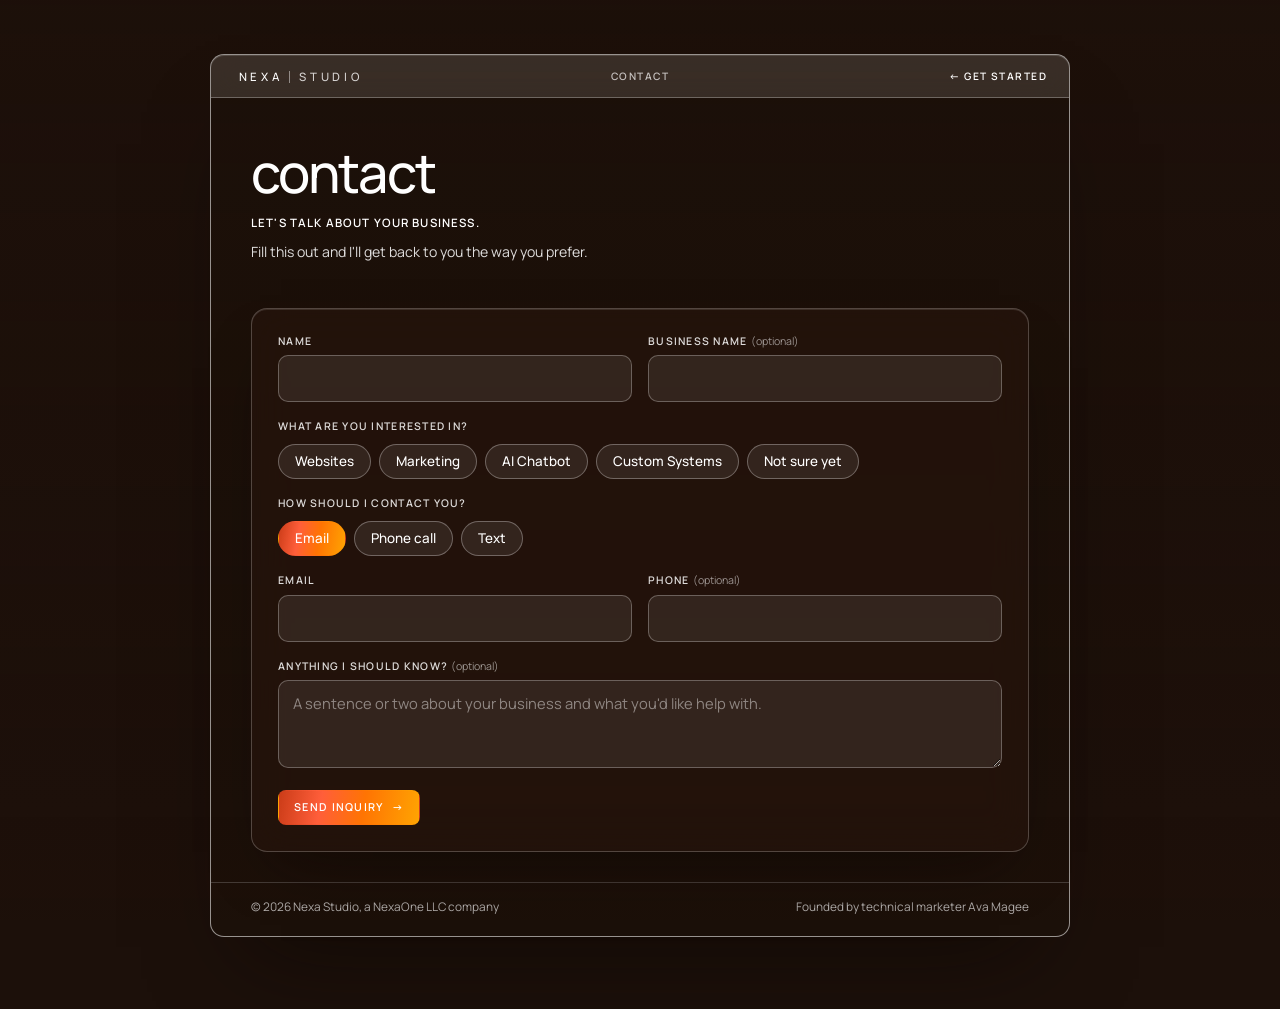
==== commit 073480db: "Contact: hide form after sending; drop response-time promise Co-Authored-By: Claude Opus 5.5 <norepl" ====
--- a/contact/index.html
+++ b/contact/index.html
@@ -26,7 +26,7 @@
       <header class="sub-head">
         <h1 class="hub-h">Contact</h1>
         <p class="pi-sub">Let's talk about your business.</p>
-        <p class="pi-desc">Fill this out and I'll get back to you the way you prefer, usually within a day.</p>
+        <p class="pi-desc">Fill this out and I'll get back to you the way you prefer.</p>
       </header>
 
       <div class="sent-note" hidden>
--- a/style.css
+++ b/style.css
@@ -2138,3 +2138,4 @@
 .sent-note p { margin: 0 0 14px; font: 400 .95rem/1.6 var(--sans); }
 .sent-note .sent-t { font: 600 1.3rem/1.3 var(--display); }
 @media (max-width: 600px) { .cf-row { grid-template-columns: 1fr; } .cform { padding: 20px 16px; } }
+.cform[hidden], .sent-note[hidden] { display: none; }
